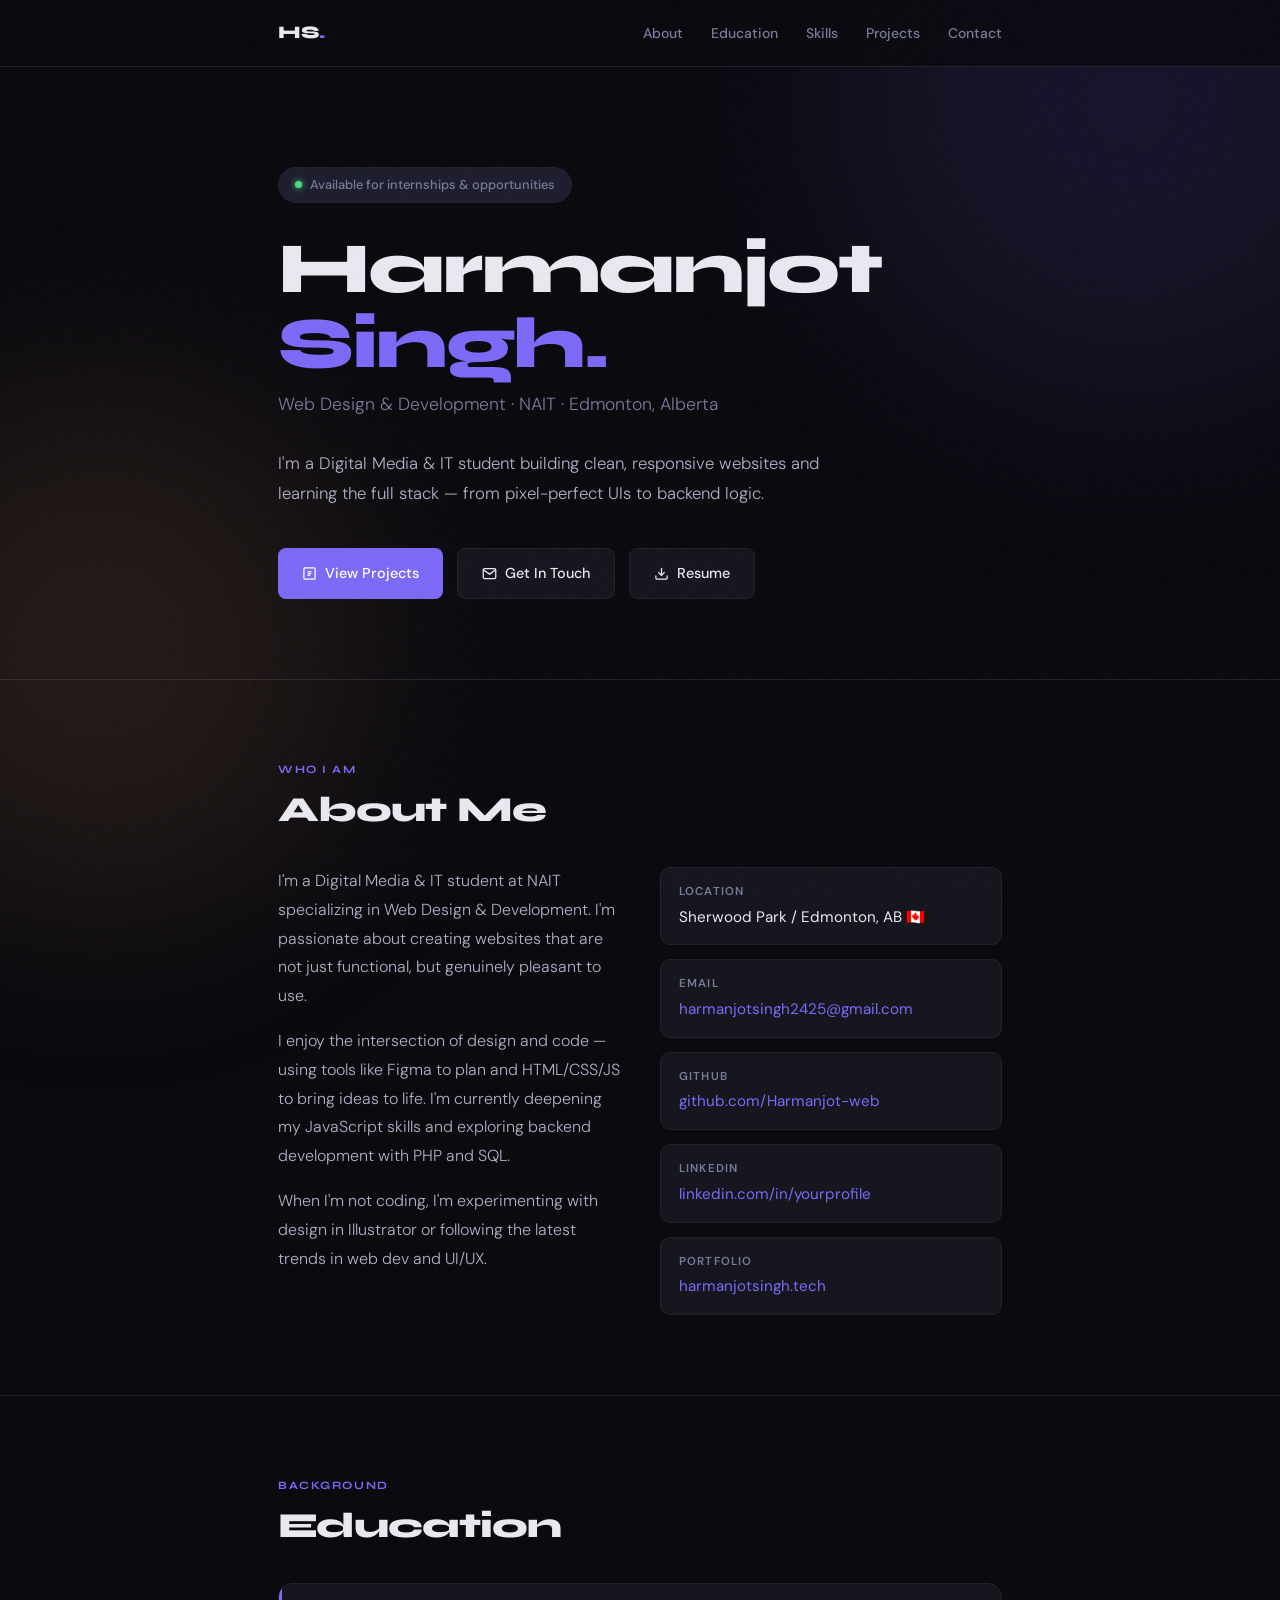
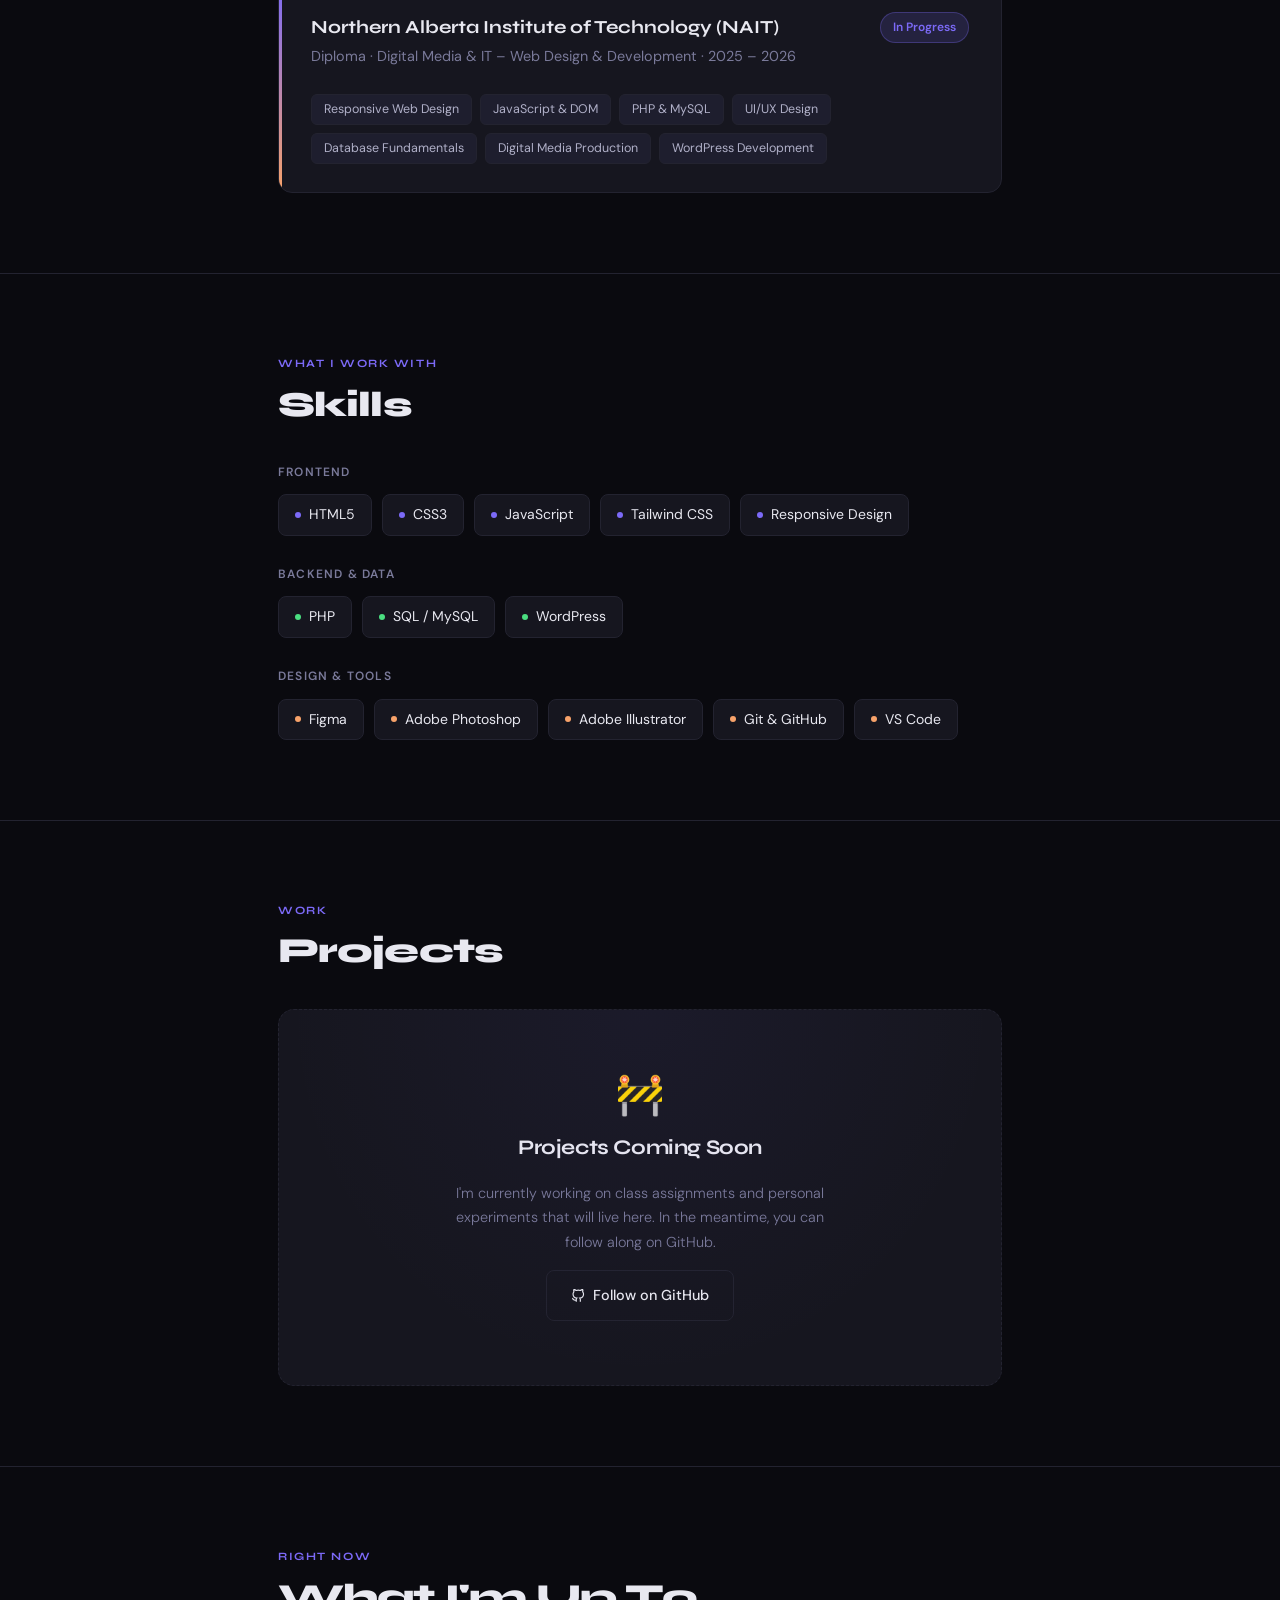
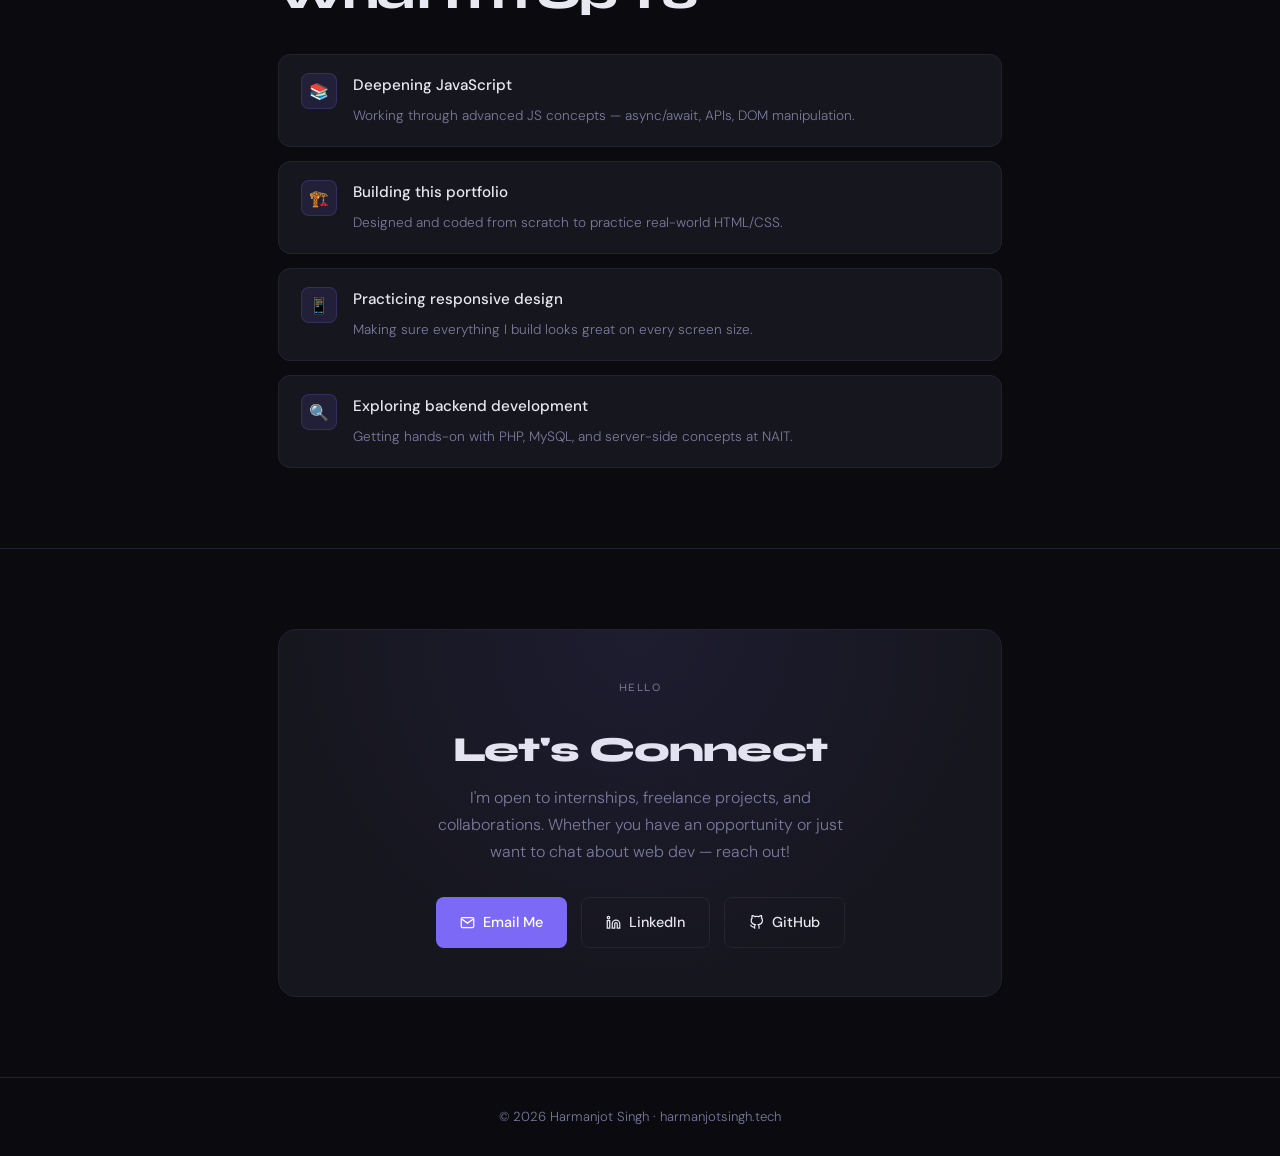
==== index.html @ daec83d4 "new layout" ====
<!DOCTYPE html>
<html lang="en">
<head>
  <meta charset="UTF-8">
  <meta name="viewport" content="width=device-width, initial-scale=1.0">
  <title>Harmanjot Singh | Web Developer</title>
  <link rel="preconnect" href="https://fonts.googleapis.com">
  <link rel="preconnect" href="https://fonts.gstatic.com" crossorigin>
  <link href="https://fonts.googleapis.com/css2?family=Syne:wght@400;600;700;800&family=DM+Sans:ital,wght@0,300;0,400;0,500;1,300&display=swap" rel="stylesheet">
  <link rel="stylesheet" href="css/style.css">
</head>
<body>

  <div class="blob blob-1"></div>
  <div class="blob blob-2"></div>

  <!-- NAV -->
  <nav>
    <div class="nav-inner">
      <a href="#hero" class="nav-logo">HS<span>.</span></a>
      <ul class="nav-links">
        <li><a href="#about">About</a></li>
        <li><a href="#education">Education</a></li>
        <li><a href="#skills">Skills</a></li>
        <li><a href="#projects">Projects</a></li>
        <li><a href="#contact">Contact</a></li>
      </ul>
    </div>
  </nav>

  <!-- HERO -->
  <section id="hero">
    <div class="wrap">
      <div class="hero-tag">Available for internships &amp; opportunities</div>
      <h1>Harmanjot<br><span class="h1-accent">Singh.</span></h1>
      <p class="hero-role">Web Design &amp; Development · NAIT · Edmonton, Alberta</p>
      <p class="hero-bio">
        I'm a Digital Media &amp; IT student building clean, responsive websites and learning
        the full stack — from pixel-perfect UIs to backend logic.
      </p>
      <div class="hero-cta">
        <a href="#projects" class="btn btn-primary">
          <svg width="15" height="15" viewBox="0 0 24 24" fill="none" stroke="currentColor" stroke-width="2">
            <rect x="3" y="3" width="18" height="18" rx="2"/>
            <path d="M9 9h6M9 12h6M9 15h4"/>
          </svg>
          View Projects
        </a>
        <a href="#contact" class="btn btn-ghost">
          <svg width="15" height="15" viewBox="0 0 24 24" fill="none" stroke="currentColor" stroke-width="2">
            <path d="M4 4h16c1.1 0 2 .9 2 2v12c0 1.1-.9 2-2 2H4c-1.1 0-2-.9-2-2V6c0-1.1.9-2 2-2z"/>
            <polyline points="22,6 12,13 2,6"/>
          </svg>
          Get In Touch
        </a>
        <a href="#" class="btn btn-ghost" download>
          <svg width="15" height="15" viewBox="0 0 24 24" fill="none" stroke="currentColor" stroke-width="2">
            <path d="M21 15v4a2 2 0 01-2 2H5a2 2 0 01-2-2v-4"/>
            <polyline points="7 10 12 15 17 10"/>
            <line x1="12" y1="15" x2="12" y2="3"/>
          </svg>
          Resume
        </a>
      </div>
    </div>
  </section>

  <!-- ABOUT -->
  <section id="about">
    <div class="wrap fade-in">
      <p class="section-label">Who I Am</p>
      <h2>About Me</h2>
      <div class="about-grid">
        <div class="about-text">
          <p>
            I'm a Digital Media &amp; IT student at NAIT specializing in Web Design &amp; Development.
            I'm passionate about creating websites that are not just functional, but genuinely pleasant to use.
          </p>
          <p>
            I enjoy the intersection of design and code — using tools like Figma to plan and HTML/CSS/JS to bring
            ideas to life. I'm currently deepening my JavaScript skills and exploring backend development with PHP and SQL.
          </p>
          <p>
            When I'm not coding, I'm experimenting with design in Illustrator or following the latest trends
            in web dev and UI/UX.
          </p>
        </div>
        <div class="about-details">
          <div class="detail-row">
            <span class="detail-label">Location</span>
            <span class="detail-value">Sherwood Park / Edmonton, AB 🇨🇦</span>
          </div>
          <div class="detail-row">
            <span class="detail-label">Email</span>
            <span class="detail-value"><a href="mailto:harmanjotsingh2425@gmail.com">harmanjotsingh2425@gmail.com</a></span>
          </div>
          <div class="detail-row">
            <span class="detail-label">GitHub</span>
            <span class="detail-value"><a href="https://github.com/Harmanjot-web" target="_blank">github.com/Harmanjot-web</a></span>
          </div>
          <div class="detail-row">
            <span class="detail-label">LinkedIn</span>
            <span class="detail-value"><a href="https://linkedin.com/in/yourprofile" target="_blank">linkedin.com/in/yourprofile</a></span>
          </div>
          <div class="detail-row">
            <span class="detail-label">Portfolio</span>
            <span class="detail-value"><a href="https://harmanjotsingh.tech" target="_blank">harmanjotsingh.tech</a></span>
          </div>
        </div>
      </div>
    </div>
  </section>

  <!-- EDUCATION -->
  <section id="education">
    <div class="wrap fade-in">
      <p class="section-label">Background</p>
      <h2>Education</h2>
      <div class="edu-card">
        <div class="edu-header">
          <div>
            <div class="edu-school">Northern Alberta Institute of Technology (NAIT)</div>
            <div class="edu-program">Diploma · Digital Media &amp; IT – Web Design &amp; Development · 2025 – 2026</div>
          </div>
          <span class="edu-badge">In Progress</span>
        </div>
        <div class="edu-courses">
          <span class="course-tag">Responsive Web Design</span>
          <span class="course-tag">JavaScript &amp; DOM</span>
          <span class="course-tag">PHP &amp; MySQL</span>
          <span class="course-tag">UI/UX Design</span>
          <span class="course-tag">Database Fundamentals</span>
          <span class="course-tag">Digital Media Production</span>
          <span class="course-tag">WordPress Development</span>
        </div>
      </div>
    </div>
  </section>

  <!-- SKILLS -->
  <section id="skills">
    <div class="wrap fade-in">
      <p class="section-label">What I Work With</p>
      <h2>Skills</h2>
      <div class="skills-grid">
        <div>
          <p class="skill-group-label">Frontend</p>
          <div class="skill-tags">
            <span class="skill-tag"><span class="dot"></span>HTML5</span>
            <span class="skill-tag"><span class="dot"></span>CSS3</span>
            <span class="skill-tag"><span class="dot"></span>JavaScript</span>
            <span class="skill-tag"><span class="dot"></span>Tailwind CSS</span>
            <span class="skill-tag"><span class="dot"></span>Responsive Design</span>
          </div>
        </div>
        <div>
          <p class="skill-group-label">Backend &amp; Data</p>
          <div class="skill-tags">
            <span class="skill-tag backend"><span class="dot"></span>PHP</span>
            <span class="skill-tag backend"><span class="dot"></span>SQL / MySQL</span>
            <span class="skill-tag backend"><span class="dot"></span>WordPress</span>
          </div>
        </div>
        <div>
          <p class="skill-group-label">Design &amp; Tools</p>
          <div class="skill-tags">
            <span class="skill-tag design"><span class="dot"></span>Figma</span>
            <span class="skill-tag design"><span class="dot"></span>Adobe Photoshop</span>
            <span class="skill-tag design"><span class="dot"></span>Adobe Illustrator</span>
            <span class="skill-tag design"><span class="dot"></span>Git &amp; GitHub</span>
            <span class="skill-tag design"><span class="dot"></span>VS Code</span>
          </div>
        </div>
      </div>
    </div>
  </section>

  <!-- PROJECTS -->
  <section id="projects">
    <div class="wrap fade-in">
      <p class="section-label">Work</p>
      <h2>Projects</h2>
      <div class="coming-soon-box">
        <div class="coming-soon-icon">🚧</div>
        <h3 class="coming-soon-title">Projects Coming Soon</h3>
        <p class="coming-soon-desc">
          I'm currently working on class assignments and personal experiments that will live here.
          In the meantime, you can follow along on GitHub.
        </p>
        <a href="https://github.com/Harmanjot-web" target="_blank" class="btn btn-ghost">
          <svg width="14" height="14" viewBox="0 0 24 24" fill="none" stroke="currentColor" stroke-width="2">
            <path d="M9 19c-5 1.5-5-2.5-7-3m14 6v-3.87a3.37 3.37 0 00-.94-2.61c3.14-.35 6.44-1.54 6.44-7A5.44 5.44 0 0020 4.77 5.07 5.07 0 0019.91 1S18.73.65 16 2.48a13.38 13.38 0 00-7 0C6.27.65 5.09 1 5.09 1A5.07 5.07 0 005 4.77a5.44 5.44 0 00-1.5 3.78c0 5.42 3.3 6.61 6.44 7A3.37 3.37 0 009 18.13V22"/>
          </svg>
          Follow on GitHub
        </a>
      </div>
    </div>
  </section>

  <!-- CURRENTLY -->
  <section id="currently">
    <div class="wrap fade-in">
      <p class="section-label">Right Now</p>
      <h2>What I'm Up To</h2>
      <div class="now-list">
        <div class="now-item">
          <div class="now-icon">📚</div>
          <div class="now-text">
            <strong>Deepening JavaScript</strong>
            <span>Working through advanced JS concepts — async/await, APIs, DOM manipulation.</span>
          </div>
        </div>
        <div class="now-item">
          <div class="now-icon">🏗️</div>
          <div class="now-text">
            <strong>Building this portfolio</strong>
            <span>Designed and coded from scratch to practice real-world HTML/CSS.</span>
          </div>
        </div>
        <div class="now-item">
          <div class="now-icon">📱</div>
          <div class="now-text">
            <strong>Practicing responsive design</strong>
            <span>Making sure everything I build looks great on every screen size.</span>
          </div>
        </div>
        <div class="now-item">
          <div class="now-icon">🔍</div>
          <div class="now-text">
            <strong>Exploring backend development</strong>
            <span>Getting hands-on with PHP, MySQL, and server-side concepts at NAIT.</span>
          </div>
        </div>
      </div>
    </div>
  </section>

  <!-- CONTACT -->
  <section id="contact">
    <div class="wrap fade-in">
      <div class="contact-card">
        <p class="section-label contact-label">Hello</p>
        <h2>Let's Connect</h2>
        <p>
          I'm open to internships, freelance projects, and collaborations.
          Whether you have an opportunity or just want to chat about web dev — reach out!
        </p>
        <div class="contact-links">
          <a href="mailto:harmanjotsingh2425@gmail.com" class="btn btn-primary">
            <svg width="15" height="15" viewBox="0 0 24 24" fill="none" stroke="currentColor" stroke-width="2">
              <path d="M4 4h16c1.1 0 2 .9 2 2v12c0 1.1-.9 2-2 2H4c-1.1 0-2-.9-2-2V6c0-1.1.9-2 2-2z"/>
              <polyline points="22,6 12,13 2,6"/>
            </svg>
            Email Me
          </a>
          <a href="https://linkedin.com/in/yourprofile" target="_blank" class="btn btn-ghost">
            <svg width="15" height="15" viewBox="0 0 24 24" fill="none" stroke="currentColor" stroke-width="2">
              <path d="M16 8a6 6 0 016 6v7h-4v-7a2 2 0 00-2-2 2 2 0 00-2 2v7h-4v-7a6 6 0 016-6z"/>
              <rect x="2" y="9" width="4" height="12"/>
              <circle cx="4" cy="4" r="2"/>
            </svg>
            LinkedIn
          </a>
          <a href="https://github.com/Harmanjot-web" target="_blank" class="btn btn-ghost">
            <svg width="15" height="15" viewBox="0 0 24 24" fill="none" stroke="currentColor" stroke-width="2">
              <path d="M9 19c-5 1.5-5-2.5-7-3m14 6v-3.87a3.37 3.37 0 00-.94-2.61c3.14-.35 6.44-1.54 6.44-7A5.44 5.44 0 0020 4.77 5.07 5.07 0 0019.91 1S18.73.65 16 2.48a13.38 13.38 0 00-7 0C6.27.65 5.09 1 5.09 1A5.07 5.07 0 005 4.77a5.44 5.44 0 00-1.5 3.78c0 5.42 3.3 6.61 6.44 7A3.37 3.37 0 009 18.13V22"/>
            </svg>
            GitHub
          </a>
        </div>
      </div>
    </div>
  </section>

  <footer>
    <div class="wrap">
      <p>© 2026 Harmanjot Singh · <a href="https://harmanjotsingh.tech">harmanjotsingh.tech</a></p>
    </div>
  </footer>

  <script src="js/script.js"></script>
</body>
</html>
---- css/style.css ----
/* ── RESET & ROOT ── */
*, *::before, *::after {
  box-sizing: border-box;
  margin: 0;
  padding: 0;
}

:root {
  --bg:      #0a0a0f;
  --bg2:     #111118;
  --card:    #16161f;
  --border:  #232330;
  --accent:  #7c6af7;
  --accent2: #f7a26a;
  --text:    #e8e8f0;
  --muted:   #7a7a9a;
  --tag-bg:  #1e1e2e;
}

/* ── BASE ── */
html {
  scroll-behavior: smooth;
}

body {
  background: var(--bg);
  color: var(--text);
  font-family: 'DM Sans', sans-serif;
  font-size: 16px;
  line-height: 1.7;
  overflow-x: hidden;
}

/* ── NOISE OVERLAY ── */
body::before {
  content: '';
  position: fixed;
  inset: 0;
  background-image: url("data:image/svg+xml,%3Csvg viewBox='0 0 200 200' xmlns='http://www.w3.org/2000/svg'%3E%3Cfilter id='n'%3E%3CfeTurbulence type='fractalNoise' baseFrequency='0.9' numOctaves='4' stitchTiles='stitch'/%3E%3C/filter%3E%3Crect width='100%25' height='100%25' filter='url(%23n)' opacity='0.03'/%3E%3C/svg%3E");
  pointer-events: none;
  z-index: 9999;
  opacity: 0.4;
}

/* ── GLOW BLOBS ── */
.blob {
  position: fixed;
  border-radius: 50%;
  filter: blur(120px);
  opacity: 0.12;
  pointer-events: none;
  z-index: 0;
}

.blob-1 {
  width: 600px;
  height: 600px;
  background: var(--accent);
  top: -200px;
  right: -150px;
}

.blob-2 {
  width: 500px;
  height: 500px;
  background: var(--accent2);
  bottom: 0;
  left: -150px;
}

/* ── LAYOUT ── */
.wrap {
  max-width: 780px;
  margin: 0 auto;
  padding: 0 28px;
  position: relative;
  z-index: 1;
}

section {
  padding: 80px 0;
  border-bottom: 1px solid var(--border);
}

section:last-of-type {
  border-bottom: none;
}

/* ── NAV ── */
nav {
  position: sticky;
  top: 0;
  z-index: 100;
  backdrop-filter: blur(16px);
  background: rgba(10, 10, 15, 0.8);
  border-bottom: 1px solid var(--border);
}

.nav-inner {
  max-width: 780px;
  margin: 0 auto;
  padding: 18px 28px;
  display: flex;
  justify-content: space-between;
  align-items: center;
}

.nav-logo {
  font-family: 'Syne', sans-serif;
  font-weight: 800;
  font-size: 1.1rem;
  color: var(--text);
  text-decoration: none;
  letter-spacing: -0.02em;
}

.nav-logo span {
  color: var(--accent);
}

.nav-links {
  display: flex;
  gap: 28px;
  list-style: none;
}

.nav-links a {
  color: var(--muted);
  text-decoration: none;
  font-size: 0.875rem;
  font-weight: 500;
  transition: color 0.2s;
}

.nav-links a:hover {
  color: var(--text);
}

/* ── HERO ── */
#hero {
  padding: 100px 0 80px;
  border-bottom: 1px solid var(--border);
}

.hero-tag {
  display: inline-flex;
  align-items: center;
  gap: 8px;
  background: var(--tag-bg);
  border: 1px solid var(--border);
  border-radius: 100px;
  padding: 6px 16px;
  font-size: 0.8rem;
  color: var(--muted);
  margin-bottom: 28px;
  font-weight: 500;
}

.hero-tag::before {
  content: '';
  width: 7px;
  height: 7px;
  background: #4ade80;
  border-radius: 50%;
  box-shadow: 0 0 6px #4ade80;
  animation: pulse 2s infinite;
}

@keyframes pulse {
  0%, 100% { opacity: 1; }
  50%       { opacity: 0.4; }
}

h1 {
  font-family: 'Syne', sans-serif;
  font-size: clamp(2.8rem, 7vw, 4.5rem);
  font-weight: 800;
  line-height: 1.05;
  letter-spacing: -0.03em;
  color: var(--text);
  margin-bottom: 8px;
}

.h1-accent {
  color: var(--accent);
}

.hero-role {
  font-size: 1.1rem;
  color: var(--muted);
  font-weight: 300;
  margin-bottom: 28px;
}

.hero-bio {
  font-size: 1.05rem;
  color: #b0b0c8;
  max-width: 560px;
  margin-bottom: 40px;
  font-weight: 300;
  line-height: 1.8;
}

.hero-cta {
  display: flex;
  gap: 14px;
  flex-wrap: wrap;
}

/* ── BUTTONS ── */
.btn {
  display: inline-flex;
  align-items: center;
  gap: 8px;
  padding: 12px 24px;
  border-radius: 8px;
  font-size: 0.9rem;
  font-weight: 500;
  text-decoration: none;
  transition: all 0.2s;
  cursor: pointer;
  border: none;
  font-family: 'DM Sans', sans-serif;
}

.btn-primary {
  background: var(--accent);
  color: #fff;
}

.btn-primary:hover {
  background: #6b59e8;
  transform: translateY(-1px);
}

.btn-ghost {
  background: var(--card);
  color: var(--text);
  border: 1px solid var(--border);
}

.btn-ghost:hover {
  border-color: var(--accent);
  color: var(--accent);
  transform: translateY(-1px);
}

/* ── SECTION HEADERS ── */
.section-label {
  font-family: 'Syne', sans-serif;
  font-size: 0.7rem;
  font-weight: 700;
  letter-spacing: 0.14em;
  text-transform: uppercase;
  color: var(--accent);
  margin-bottom: 10px;
}

h2 {
  font-family: 'Syne', sans-serif;
  font-size: clamp(1.6rem, 4vw, 2.2rem);
  font-weight: 800;
  letter-spacing: -0.025em;
  color: var(--text);
  margin-bottom: 36px;
  line-height: 1.2;
}

/* ── ABOUT ── */
.about-grid {
  display: grid;
  grid-template-columns: 1fr 1fr;
  gap: 40px;
  align-items: start;
}

.about-text p {
  color: #b0b0c8;
  font-weight: 300;
  margin-bottom: 16px;
  line-height: 1.8;
}

.about-details {
  display: flex;
  flex-direction: column;
  gap: 14px;
}

.detail-row {
  display: flex;
  flex-direction: column;
  gap: 3px;
  padding: 14px 18px;
  background: var(--card);
  border: 1px solid var(--border);
  border-radius: 10px;
}

.detail-label {
  font-size: 0.72rem;
  text-transform: uppercase;
  letter-spacing: 0.1em;
  color: var(--muted);
  font-weight: 600;
}

.detail-value {
  font-size: 0.95rem;
  color: var(--text);
  font-weight: 400;
}

.detail-value a {
  color: var(--accent);
  text-decoration: none;
}

.detail-value a:hover {
  text-decoration: underline;
}

/* ── EDUCATION ── */
.edu-card {
  background: var(--card);
  border: 1px solid var(--border);
  border-radius: 14px;
  padding: 28px 32px;
  position: relative;
  overflow: hidden;
}

.edu-card::before {
  content: '';
  position: absolute;
  left: 0;
  top: 0;
  bottom: 0;
  width: 3px;
  background: linear-gradient(to bottom, var(--accent), var(--accent2));
  border-radius: 3px 0 0 3px;
}

.edu-header {
  display: flex;
  justify-content: space-between;
  align-items: flex-start;
  margin-bottom: 8px;
  flex-wrap: wrap;
  gap: 8px;
}

.edu-school {
  font-family: 'Syne', sans-serif;
  font-weight: 700;
  font-size: 1.15rem;
  color: var(--text);
}

.edu-badge {
  background: rgba(124, 106, 247, 0.15);
  border: 1px solid rgba(124, 106, 247, 0.3);
  color: var(--accent);
  font-size: 0.75rem;
  font-weight: 600;
  padding: 4px 12px;
  border-radius: 100px;
}

.edu-program {
  color: var(--muted);
  font-size: 0.9rem;
  margin-bottom: 18px;
}

.edu-courses {
  display: flex;
  flex-wrap: wrap;
  gap: 8px;
}

.course-tag {
  background: var(--tag-bg);
  border: 1px solid var(--border);
  color: #b0b0c8;
  font-size: 0.78rem;
  padding: 4px 12px;
  border-radius: 6px;
  font-weight: 400;
}

/* ── SKILLS ── */
.skills-grid {
  display: flex;
  flex-direction: column;
  gap: 28px;
}

.skill-group-label {
  font-size: 0.75rem;
  text-transform: uppercase;
  letter-spacing: 0.1em;
  color: var(--muted);
  font-weight: 600;
  margin-bottom: 12px;
}

.skill-tags {
  display: flex;
  flex-wrap: wrap;
  gap: 10px;
}

.skill-tag {
  display: inline-flex;
  align-items: center;
  gap: 8px;
  background: var(--card);
  border: 1px solid var(--border);
  color: var(--text);
  font-size: 0.875rem;
  padding: 8px 16px;
  border-radius: 8px;
  font-weight: 400;
  transition: all 0.2s;
}

.skill-tag:hover {
  border-color: var(--accent);
  color: var(--accent);
  transform: translateY(-2px);
}

.skill-tag .dot {
  width: 6px;
  height: 6px;
  background: var(--accent);
  border-radius: 50%;
  flex-shrink: 0;
}

.skill-tag.design .dot {
  background: var(--accent2);
}

.skill-tag.backend .dot {
  background: #4ade80;
}

/* ── PROJECTS — COMING SOON ── */
.coming-soon-box {
  display: flex;
  flex-direction: column;
  align-items: center;
  text-align: center;
  gap: 16px;
  padding: 64px 40px;
  background: var(--card);
  border: 1px dashed var(--border);
  border-radius: 16px;
  position: relative;
  overflow: hidden;
}

.coming-soon-box::before {
  content: '';
  position: absolute;
  inset: 0;
  background: radial-gradient(ellipse at 50% 0%, rgba(124, 106, 247, 0.05) 0%, transparent 70%);
  pointer-events: none;
}

.coming-soon-icon {
  font-size: 2.5rem;
  line-height: 1;
}

.coming-soon-title {
  font-family: 'Syne', sans-serif;
  font-size: 1.3rem;
  font-weight: 700;
  color: var(--text);
  letter-spacing: -0.02em;
}

.coming-soon-desc {
  color: var(--muted);
  font-size: 0.9rem;
  font-weight: 300;
  max-width: 400px;
  line-height: 1.7;
}

/* ── CURRENTLY / NOW ── */
.now-list {
  display: flex;
  flex-direction: column;
  gap: 14px;
}

.now-item {
  display: flex;
  align-items: flex-start;
  gap: 16px;
  padding: 18px 22px;
  background: var(--card);
  border: 1px solid var(--border);
  border-radius: 12px;
  transition: border-color 0.2s;
}

.now-item:hover {
  border-color: var(--accent);
}

.now-icon {
  width: 36px;
  height: 36px;
  border-radius: 8px;
  background: rgba(124, 106, 247, 0.12);
  border: 1px solid rgba(124, 106, 247, 0.2);
  display: flex;
  align-items: center;
  justify-content: center;
  font-size: 1rem;
  flex-shrink: 0;
}

.now-text strong {
  display: block;
  font-size: 0.95rem;
  font-weight: 500;
  color: var(--text);
  margin-bottom: 2px;
}

.now-text span {
  font-size: 0.85rem;
  color: var(--muted);
  font-weight: 300;
}

/* ── CONTACT ── */
#contact {
  border-bottom: none;
}

.contact-card {
  background: var(--card);
  border: 1px solid var(--border);
  border-radius: 18px;
  padding: 48px;
  text-align: center;
  position: relative;
  overflow: hidden;
}

.contact-card::before {
  content: '';
  position: absolute;
  inset: 0;
  background: radial-gradient(ellipse at 50% 0%, rgba(124, 106, 247, 0.08) 0%, transparent 70%);
  pointer-events: none;
}

.contact-card h2 {
  margin-bottom: 12px;
}

.contact-card p {
  color: var(--muted);
  font-weight: 300;
  margin-bottom: 32px;
  max-width: 440px;
  margin-left: auto;
  margin-right: auto;
}

.contact-label {
  display: block;
  text-align: center;
}

.contact-links {
  display: flex;
  justify-content: center;
  gap: 14px;
  flex-wrap: wrap;
}

/* ── FOOTER ── */
footer {
  border-top: 1px solid var(--border);
  padding: 28px 0;
  text-align: center;
  color: var(--muted);
  font-size: 0.82rem;
  font-weight: 300;
  position: relative;
  z-index: 1;
}

footer a {
  color: var(--muted);
  text-decoration: none;
}

footer a:hover {
  color: var(--text);
}

/* ── FADE-IN ANIMATION ── */
.fade-in {
  opacity: 0;
  transform: translateY(24px);
  transition: opacity 0.6s ease, transform 0.6s ease;
}

.fade-in.visible {
  opacity: 1;
  transform: none;
}

/* ── RESPONSIVE ── */
@media (max-width: 620px) {
  .about-grid {
    grid-template-columns: 1fr;
  }

  .contact-card {
    padding: 32px 24px;
  }

  .nav-links {
    display: none;
  }

  .project-header {
    flex-direction: column;
  }
}
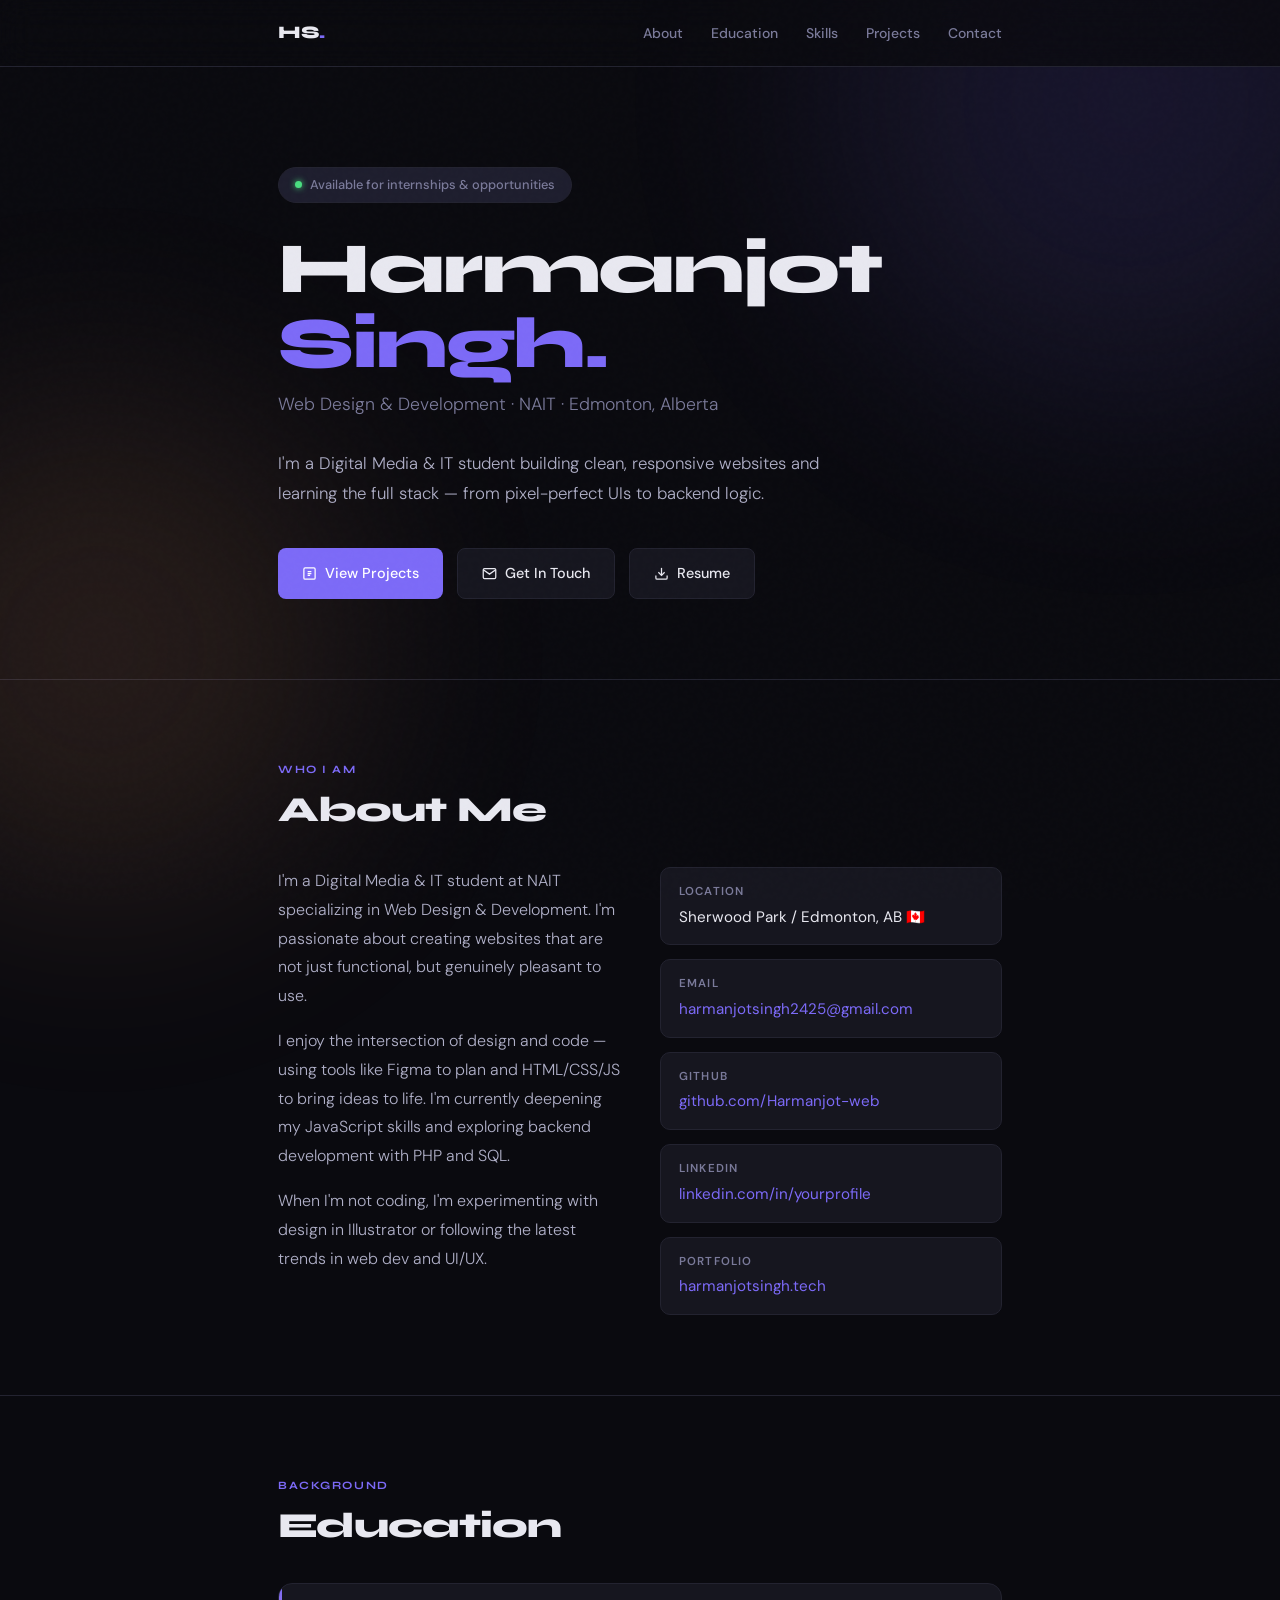
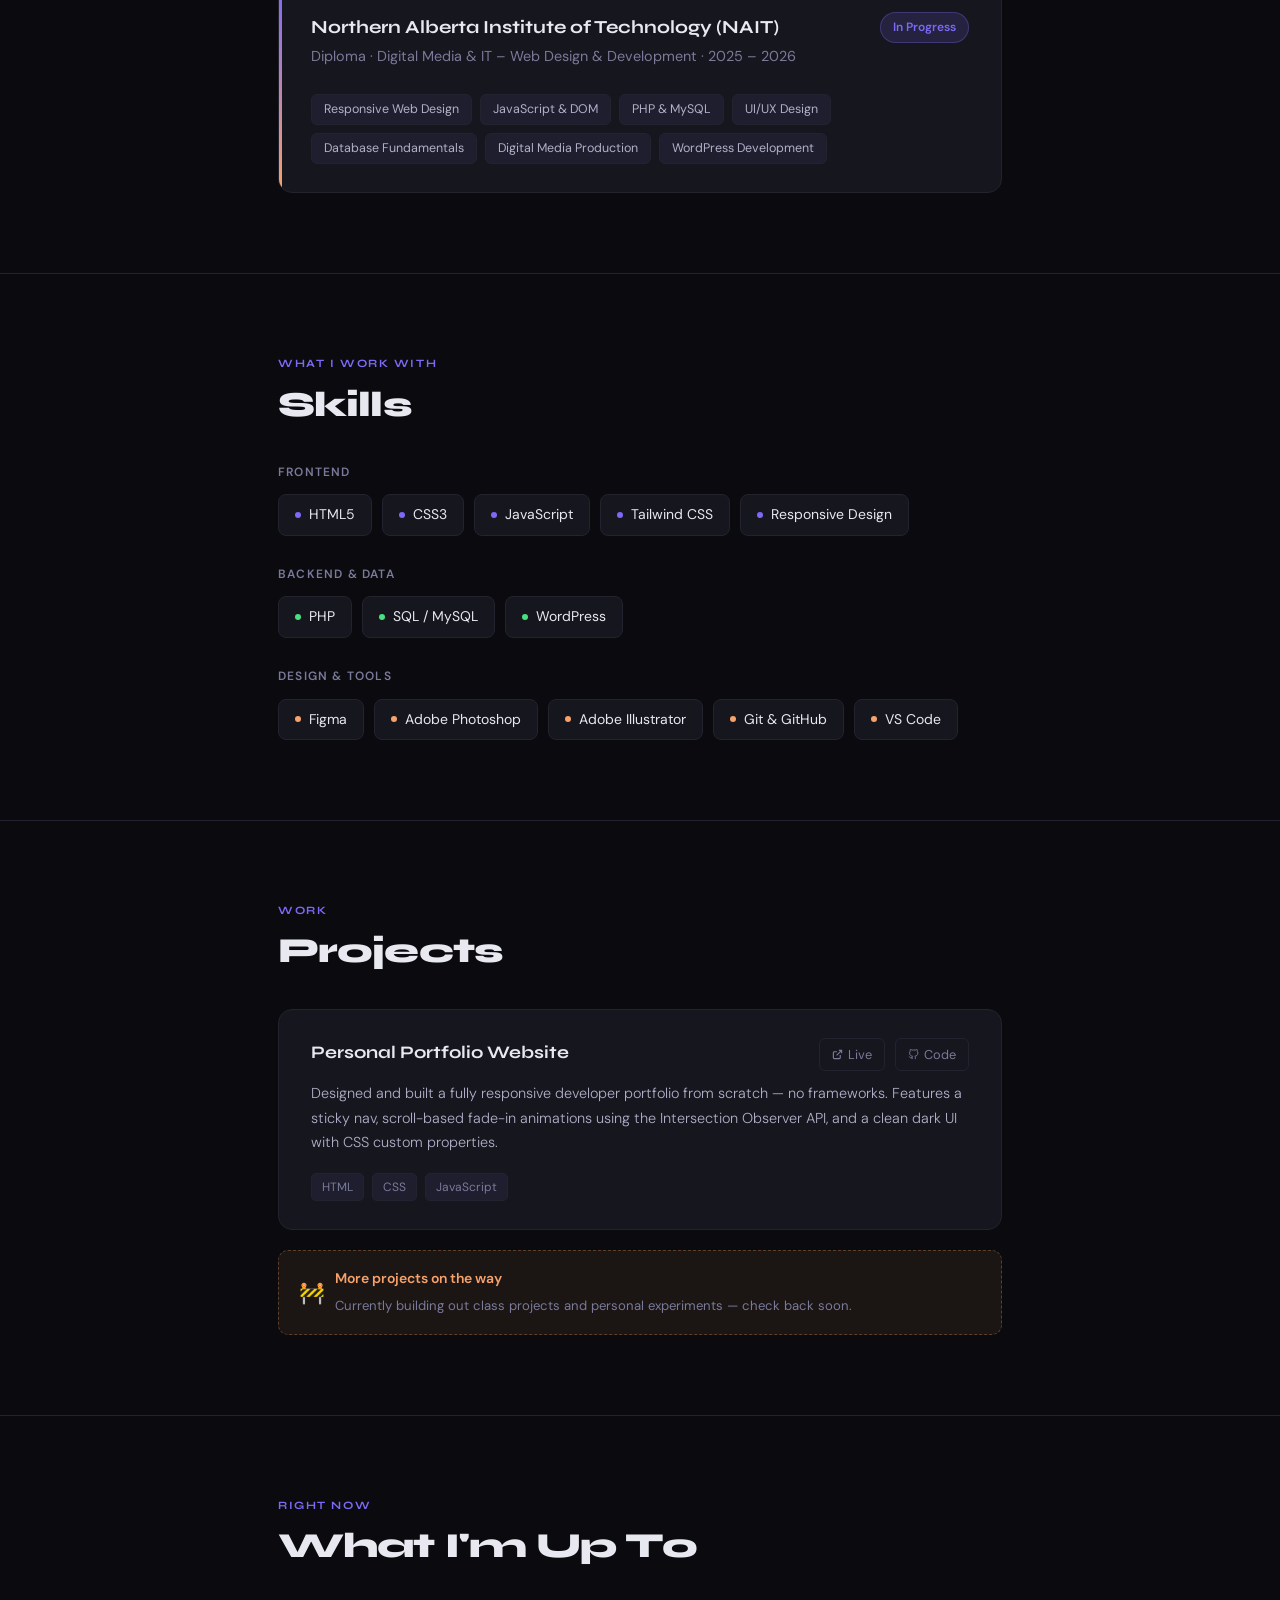
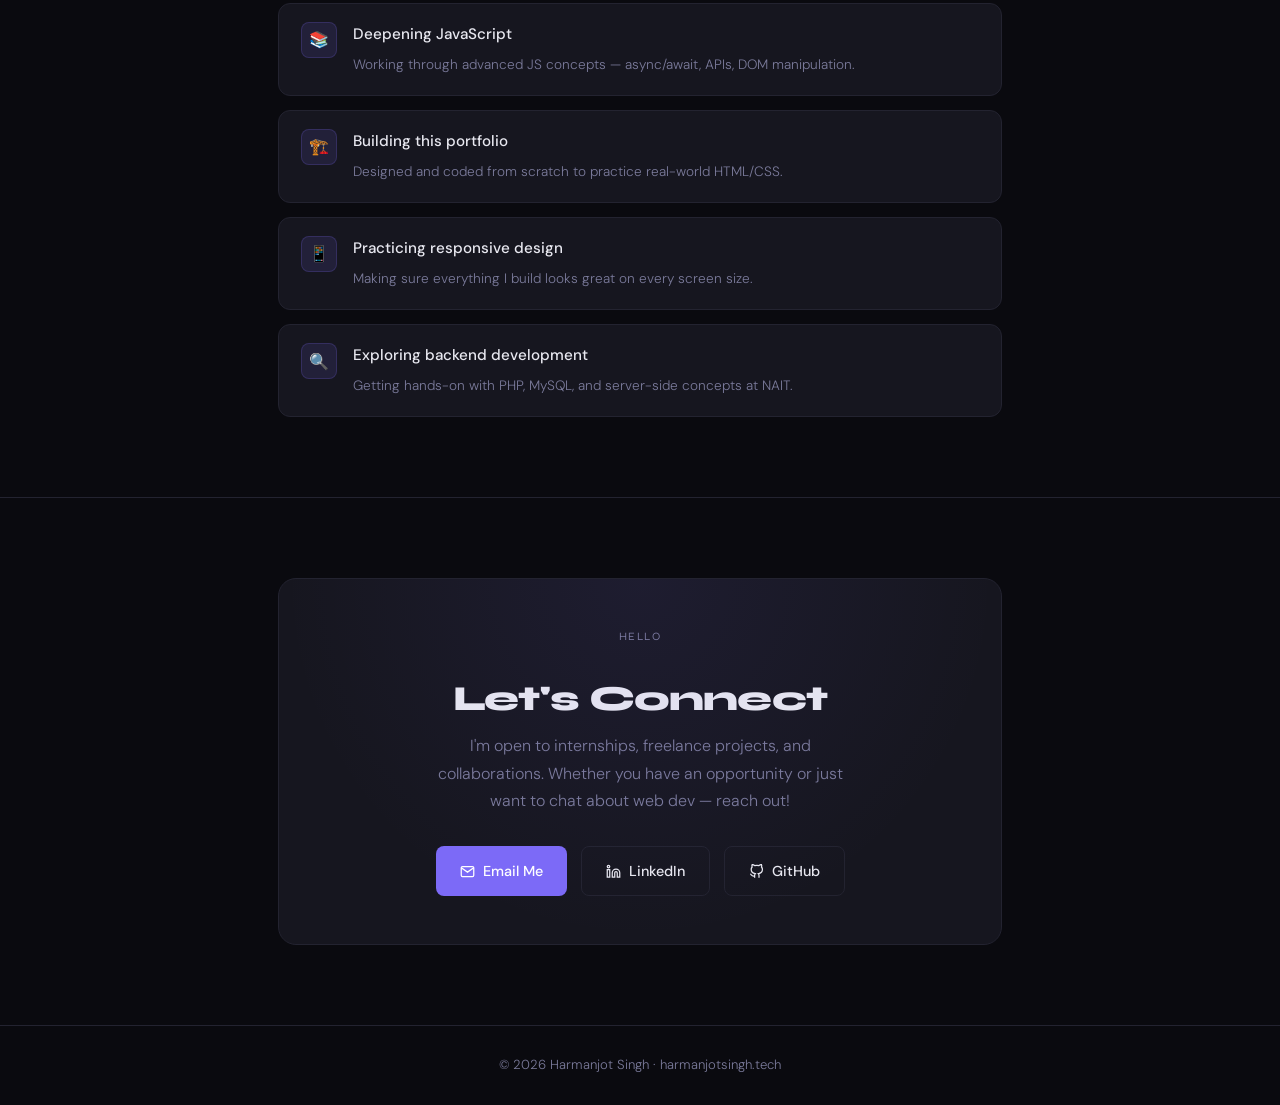
==== commit 5e703fbe: "portfolio link updates as project and resume" ====
--- a/index.html
+++ b/index.html
@@ -53,7 +53,7 @@
           </svg>
           Get In Touch
         </a>
-        <a href="#" class="btn btn-ghost" download>
+        <a href="HarmanjotSingh-Resume.pdf" class="btn btn-ghost" download >
           <svg width="15" height="15" viewBox="0 0 24 24" fill="none" stroke="currentColor" stroke-width="2">
             <path d="M21 15v4a2 2 0 01-2 2H5a2 2 0 01-2-2v-4"/>
             <polyline points="7 10 12 15 17 10"/>
@@ -175,24 +175,52 @@
     </div>
   </section>
 
-  <!-- PROJECTS -->
-  <section id="projects">
+   <section id="projects">
     <div class="wrap fade-in">
       <p class="section-label">Work</p>
       <h2>Projects</h2>
-      <div class="coming-soon-box">
-        <div class="coming-soon-icon">🚧</div>
-        <h3 class="coming-soon-title">Projects Coming Soon</h3>
-        <p class="coming-soon-desc">
-          I'm currently working on class assignments and personal experiments that will live here.
-          In the meantime, you can follow along on GitHub.
-        </p>
-        <a href="https://github.com/Harmanjot-web" target="_blank" class="btn btn-ghost">
-          <svg width="14" height="14" viewBox="0 0 24 24" fill="none" stroke="currentColor" stroke-width="2">
-            <path d="M9 19c-5 1.5-5-2.5-7-3m14 6v-3.87a3.37 3.37 0 00-.94-2.61c3.14-.35 6.44-1.54 6.44-7A5.44 5.44 0 0020 4.77 5.07 5.07 0 0019.91 1S18.73.65 16 2.48a13.38 13.38 0 00-7 0C6.27.65 5.09 1 5.09 1A5.07 5.07 0 005 4.77a5.44 5.44 0 00-1.5 3.78c0 5.42 3.3 6.61 6.44 7A3.37 3.37 0 009 18.13V22"/>
-          </svg>
-          Follow on GitHub
-        </a>
+      <div class="projects-grid">
+ 
+        <div class="project-card">
+          <div class="project-header">
+            <span class="project-name">Personal Portfolio Website</span>
+            <div class="project-links">
+              <a href="https://harmanjotsingh.tech" target="_blank" class="project-link">
+                <svg width="11" height="11" viewBox="0 0 24 24" fill="none" stroke="currentColor" stroke-width="2.5">
+                  <path d="M18 13v6a2 2 0 01-2 2H5a2 2 0 01-2-2V8a2 2 0 012-2h6"/>
+                  <polyline points="15 3 21 3 21 9"/>
+                  <line x1="10" y1="14" x2="21" y2="3"/>
+                </svg>
+                Live
+              </a>
+              <a href="https://github.com/Harmanjot-web/Harmanjot-web.github.io" target="_blank" class="project-link">
+                <svg width="11" height="11" viewBox="0 0 24 24" fill="none" stroke="currentColor" stroke-width="2">
+                  <path d="M9 19c-5 1.5-5-2.5-7-3m14 6v-3.87a3.37 3.37 0 00-.94-2.61c3.14-.35 6.44-1.54 6.44-7A5.44 5.44 0 0020 4.77 5.07 5.07 0 0019.91 1S18.73.65 16 2.48a13.38 13.38 0 00-7 0C6.27.65 5.09 1 5.09 1A5.07 5.07 0 005 4.77a5.44 5.44 0 00-1.5 3.78c0 5.42 3.3 6.61 6.44 7A3.37 3.37 0 009 18.13V22"/>
+                </svg>
+                Code
+              </a>
+            </div>
+          </div>
+          <p class="project-desc">
+            Designed and built a fully responsive developer portfolio from scratch — no frameworks.
+            Features a sticky nav, scroll-based fade-in animations using the Intersection Observer API,
+            and a clean dark UI with CSS custom properties.
+          </p>
+          <div class="project-stack">
+            <span class="stack-tag">HTML</span>
+            <span class="stack-tag">CSS</span>
+            <span class="stack-tag">JavaScript</span>
+          </div>
+        </div>
+ 
+        <div class="wip-banner">
+          <span class="wip-icon">🚧</span>
+          <div>
+            <strong class="wip-title">More projects on the way</strong>
+            <span class="wip-desc">Currently building out class projects and personal experiments — check back soon.</span>
+          </div>
+        </div>
+ 
       </div>
     </div>
   </section>
--- a/css/style.css
+++ b/css/style.css
@@ -1,3 +1,4 @@
+
 /* ── RESET & ROOT ── */
 *, *::before, *::after {
   box-sizing: border-box;
@@ -447,6 +448,114 @@
   background: #4ade80;
 }
 
+/* ── PROJECTS ── */
+.projects-grid {
+  display: flex;
+  flex-direction: column;
+  gap: 20px;
+}
+
+.project-card {
+  background: var(--card);
+  border: 1px solid var(--border);
+  border-radius: 14px;
+  padding: 28px 32px;
+  transition: all 0.25s;
+}
+
+.project-card:hover {
+  border-color: rgba(124, 106, 247, 0.4);
+  transform: translateY(-2px);
+}
+
+.project-header {
+  display: flex;
+  justify-content: space-between;
+  align-items: flex-start;
+  margin-bottom: 10px;
+  gap: 12px;
+}
+
+.project-name {
+  font-family: 'Syne', sans-serif;
+  font-weight: 700;
+  font-size: 1.1rem;
+  color: var(--text);
+}
+
+.project-links {
+  display: flex;
+  gap: 10px;
+  flex-shrink: 0;
+}
+
+.project-link {
+  display: inline-flex;
+  align-items: center;
+  gap: 5px;
+  color: var(--muted);
+  font-size: 0.8rem;
+  text-decoration: none;
+  border: 1px solid var(--border);
+  border-radius: 6px;
+  padding: 5px 12px;
+  transition: all 0.2s;
+}
+
+.project-link:hover {
+  color: var(--accent);
+  border-color: var(--accent);
+}
+
+.project-desc {
+  color: #b0b0c8;
+  font-size: 0.9rem;
+  font-weight: 300;
+  margin-bottom: 18px;
+  line-height: 1.7;
+}
+
+.project-stack {
+  display: flex;
+  flex-wrap: wrap;
+  gap: 8px;
+}
+
+.stack-tag {
+  background: var(--tag-bg);
+  border: 1px solid var(--border);
+  color: var(--muted);
+  font-size: 0.75rem;
+  padding: 3px 10px;
+  border-radius: 5px;
+}
+
+.wip-banner {
+  display: flex;
+  align-items: center;
+  gap: 10px;
+  background: rgba(247, 162, 106, 0.07);
+  border: 1px dashed rgba(247, 162, 106, 0.3);
+  border-radius: 10px;
+  padding: 16px 20px;
+  color: var(--accent2);
+  font-size: 0.875rem;
+}
+
+.wip-icon { font-size: 1.3rem; }
+
+.wip-title {
+  display: block;
+  color: var(--accent2);
+  font-weight: 600;
+  margin-bottom: 3px;
+}
+
+.wip-desc {
+  font-size: 0.82rem;
+  color: var(--muted);
+}
+
 /* ── PROJECTS — COMING SOON ── */
 .coming-soon-box {
   display: flex;
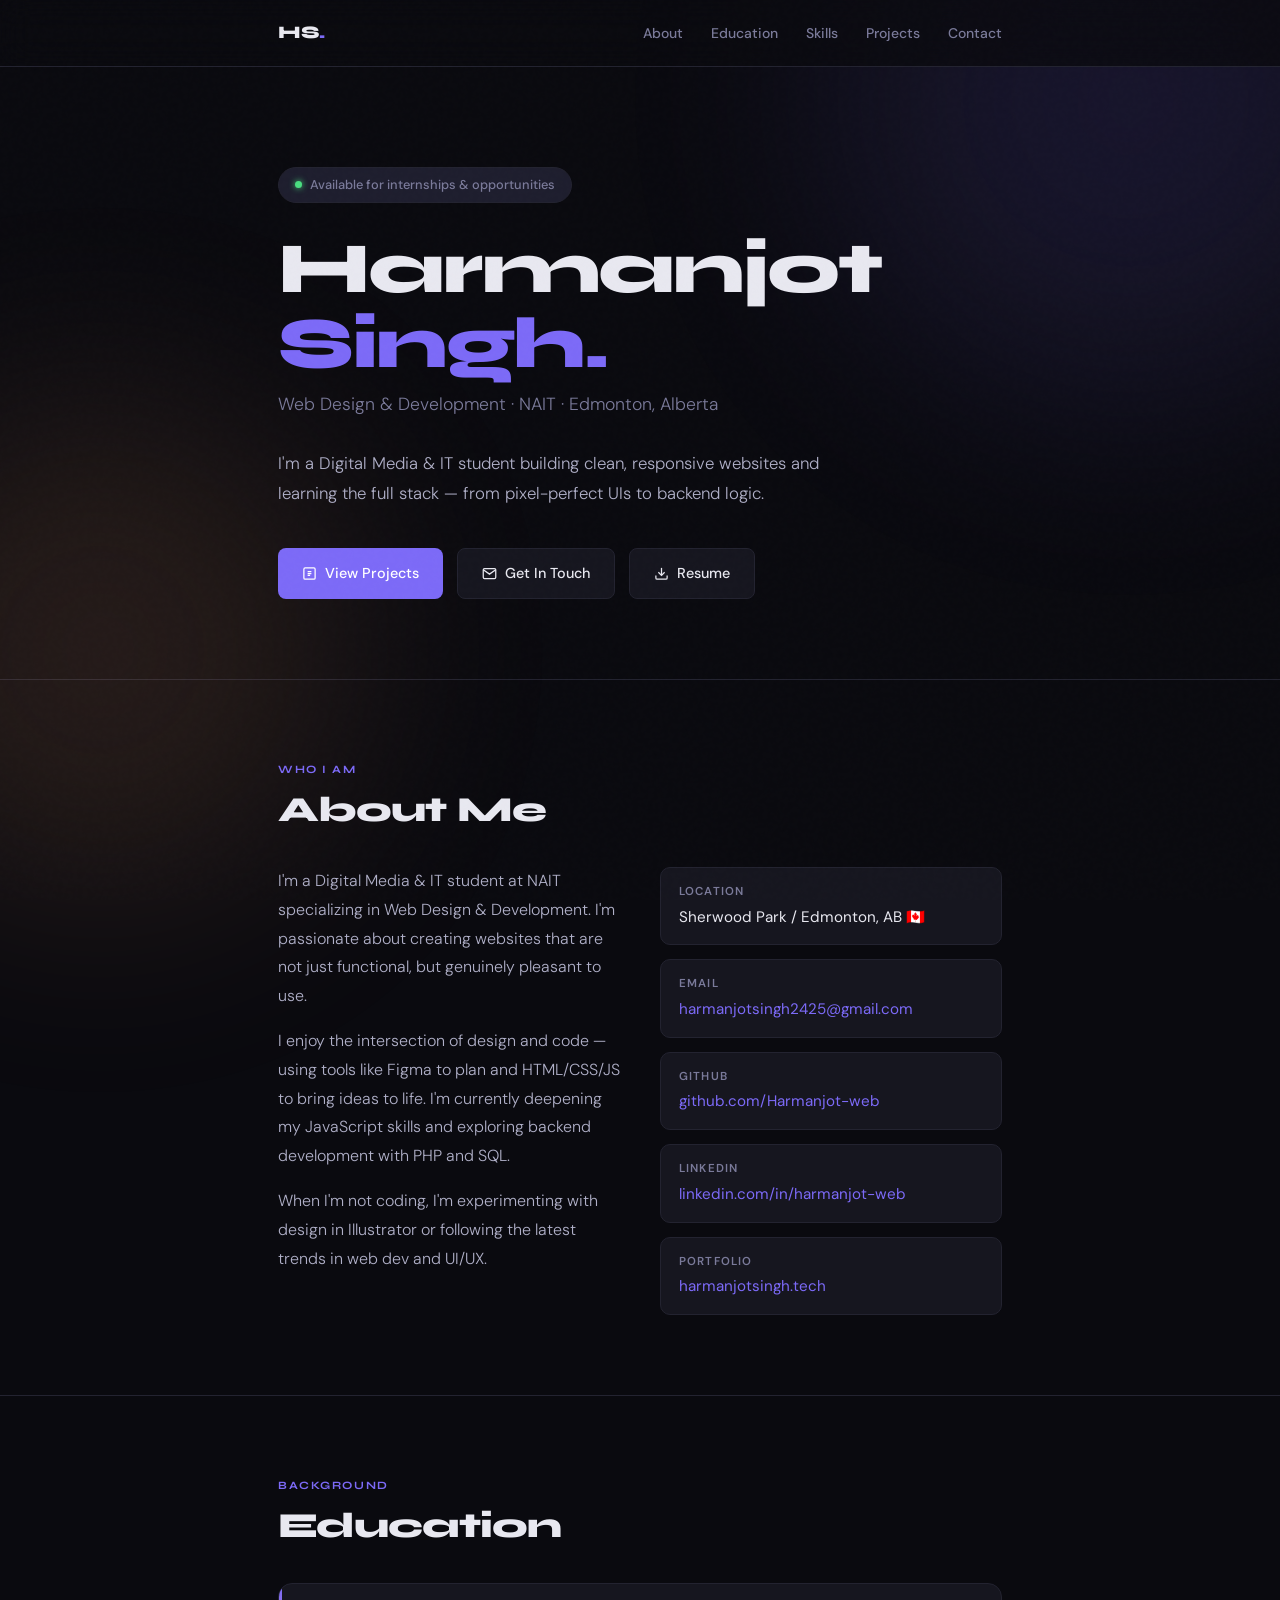
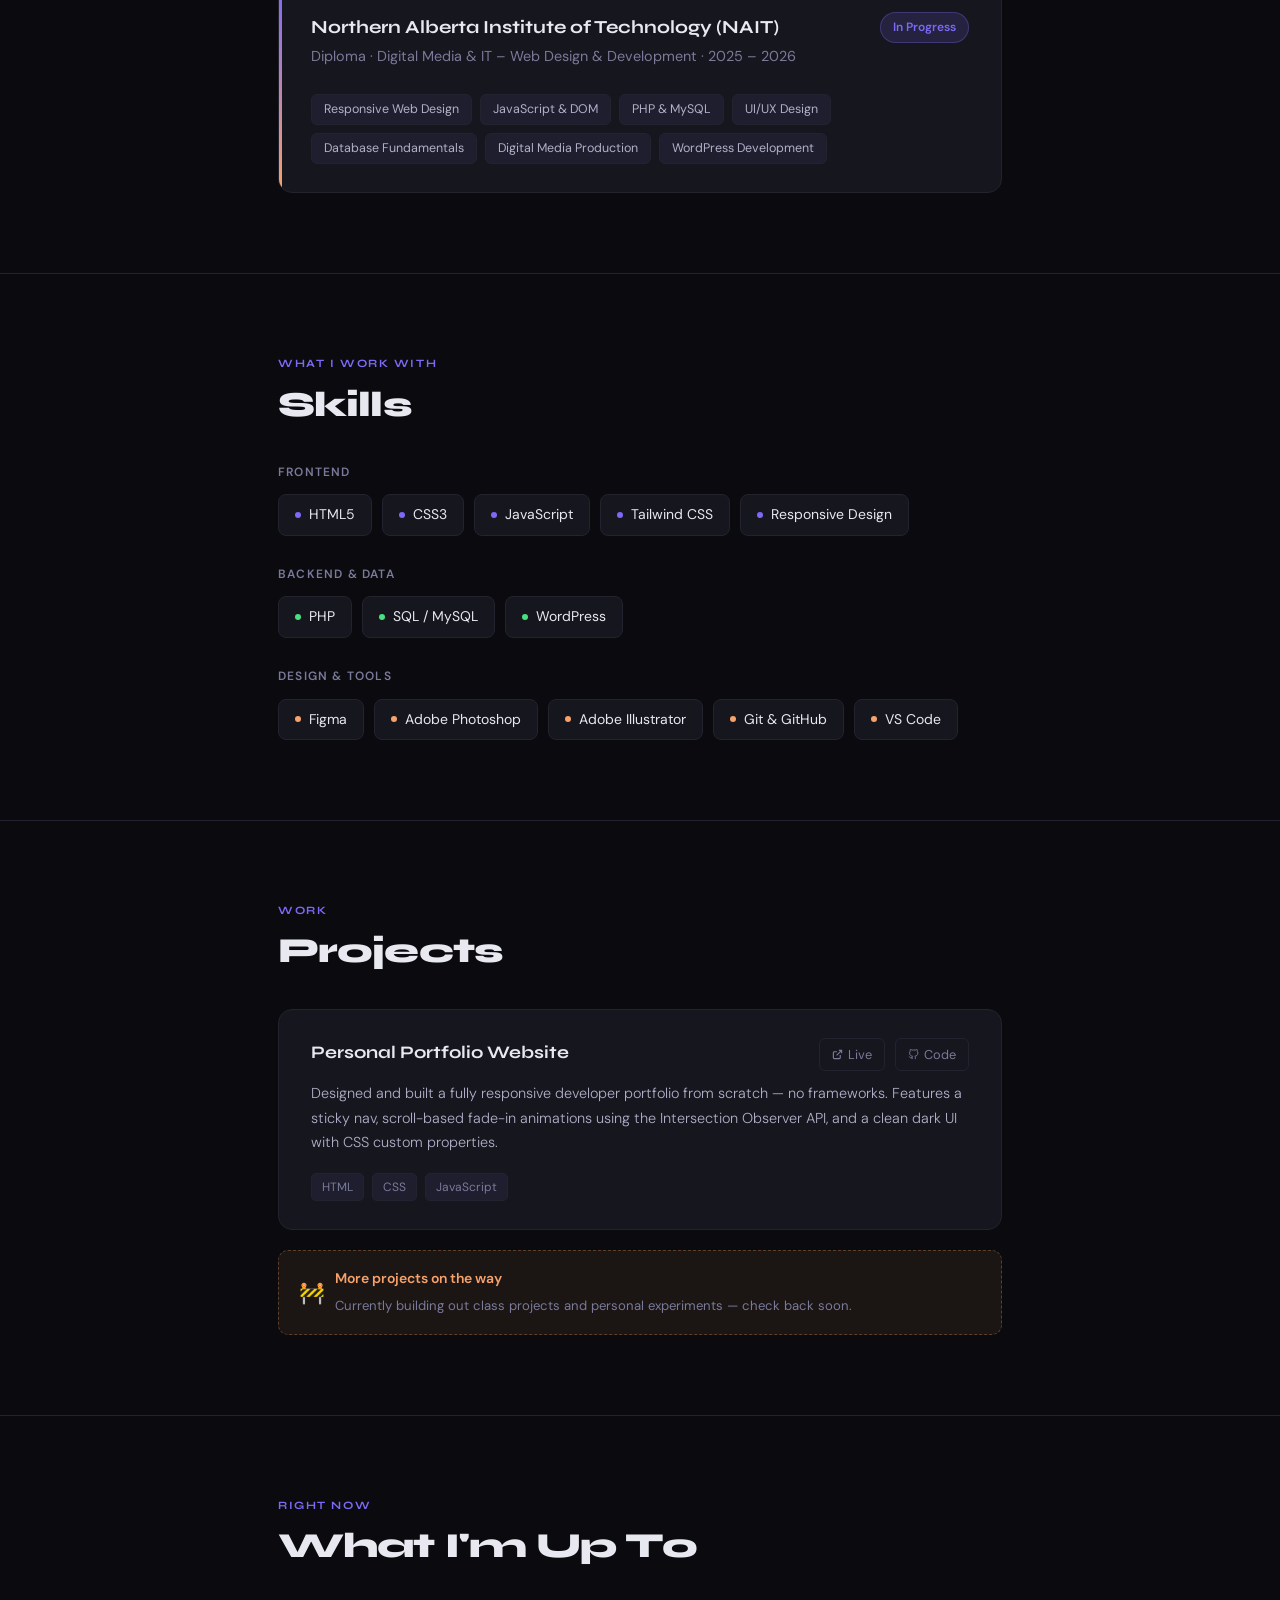
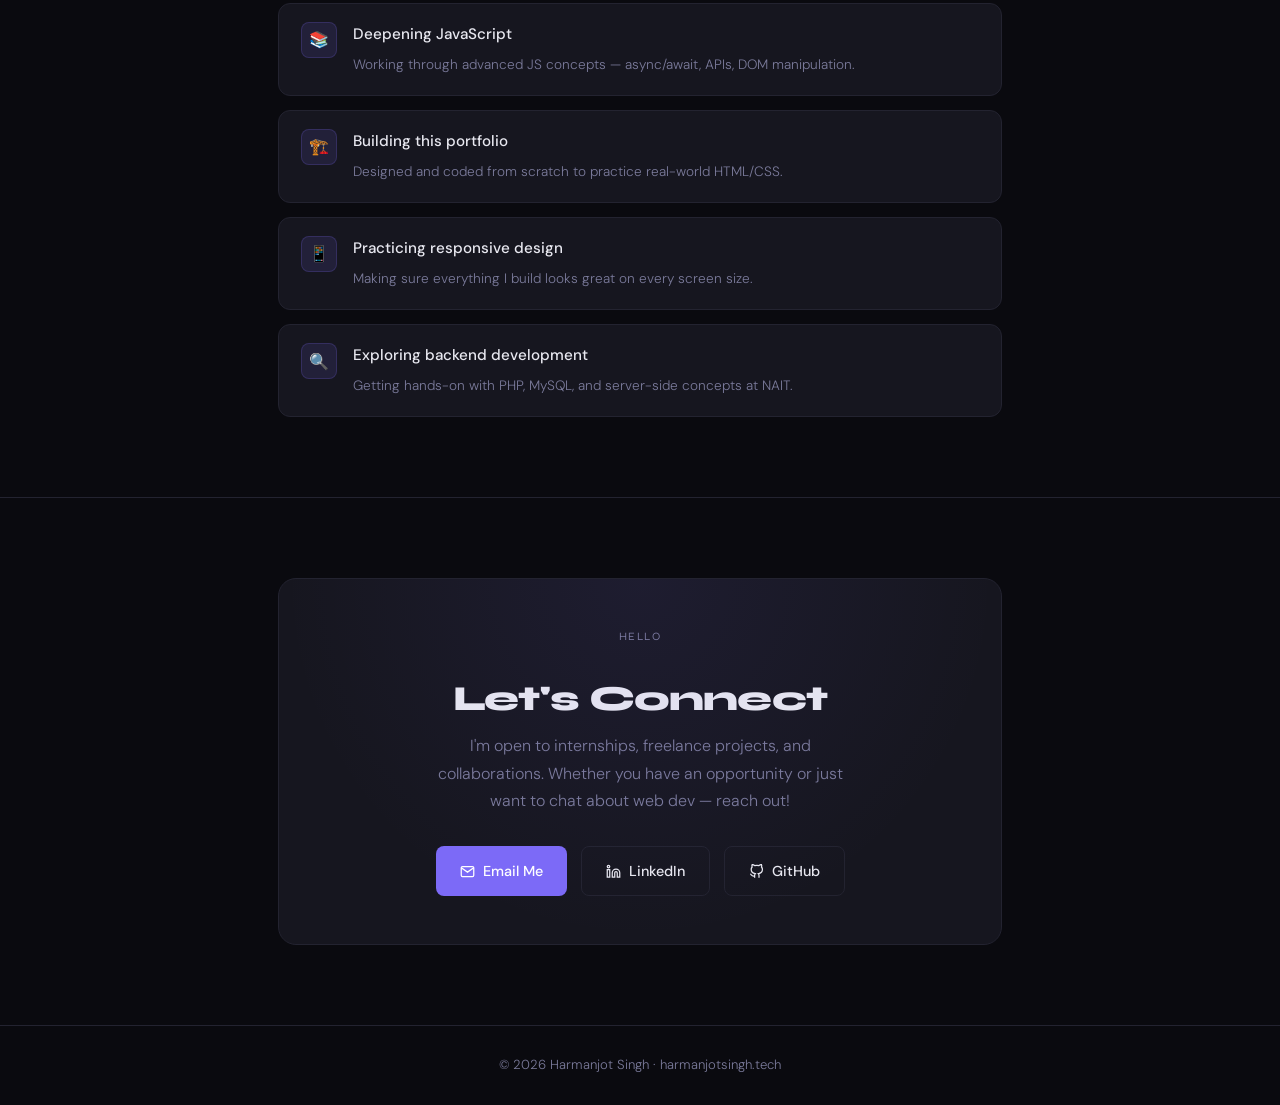
==== commit 643564a5: "linkdin update" ====
--- a/index.html
+++ b/index.html
@@ -100,7 +100,7 @@
           </div>
           <div class="detail-row">
             <span class="detail-label">LinkedIn</span>
-            <span class="detail-value"><a href="https://linkedin.com/in/yourprofile" target="_blank">linkedin.com/in/yourprofile</a></span>
+            <span class="detail-value"><a href="https://www.linkedin.com/in/harmanjot-web" target="_blank">linkedin.com/in/harmanjot-web</a></span>
           </div>
           <div class="detail-row">
             <span class="detail-label">Portfolio</span>
@@ -281,7 +281,7 @@
             </svg>
             Email Me
           </a>
-          <a href="https://linkedin.com/in/yourprofile" target="_blank" class="btn btn-ghost">
+          <a href="https://linkedin.com/in/harmanjot-web" target="_blank" class="btn btn-ghost">
             <svg width="15" height="15" viewBox="0 0 24 24" fill="none" stroke="currentColor" stroke-width="2">
               <path d="M16 8a6 6 0 016 6v7h-4v-7a2 2 0 00-2-2 2 2 0 00-2 2v7h-4v-7a6 6 0 016-6z"/>
               <rect x="2" y="9" width="4" height="12"/>
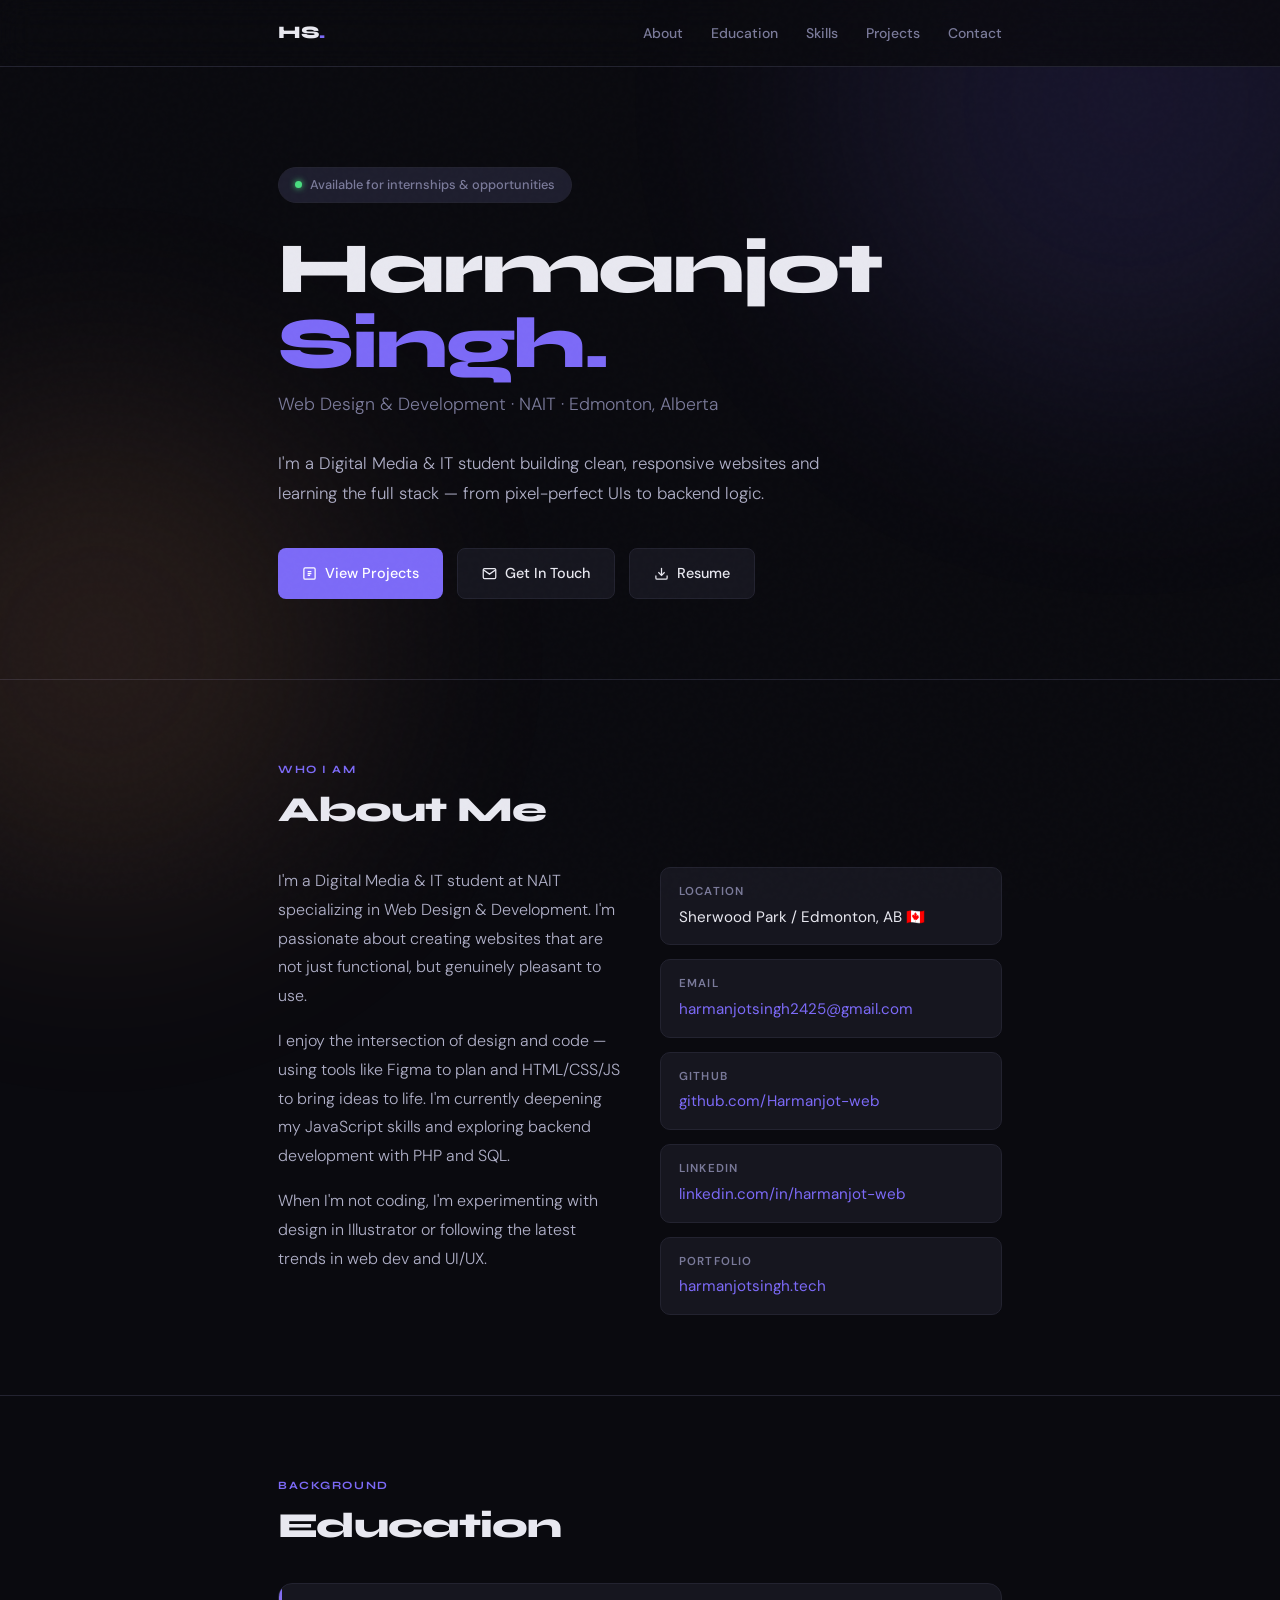
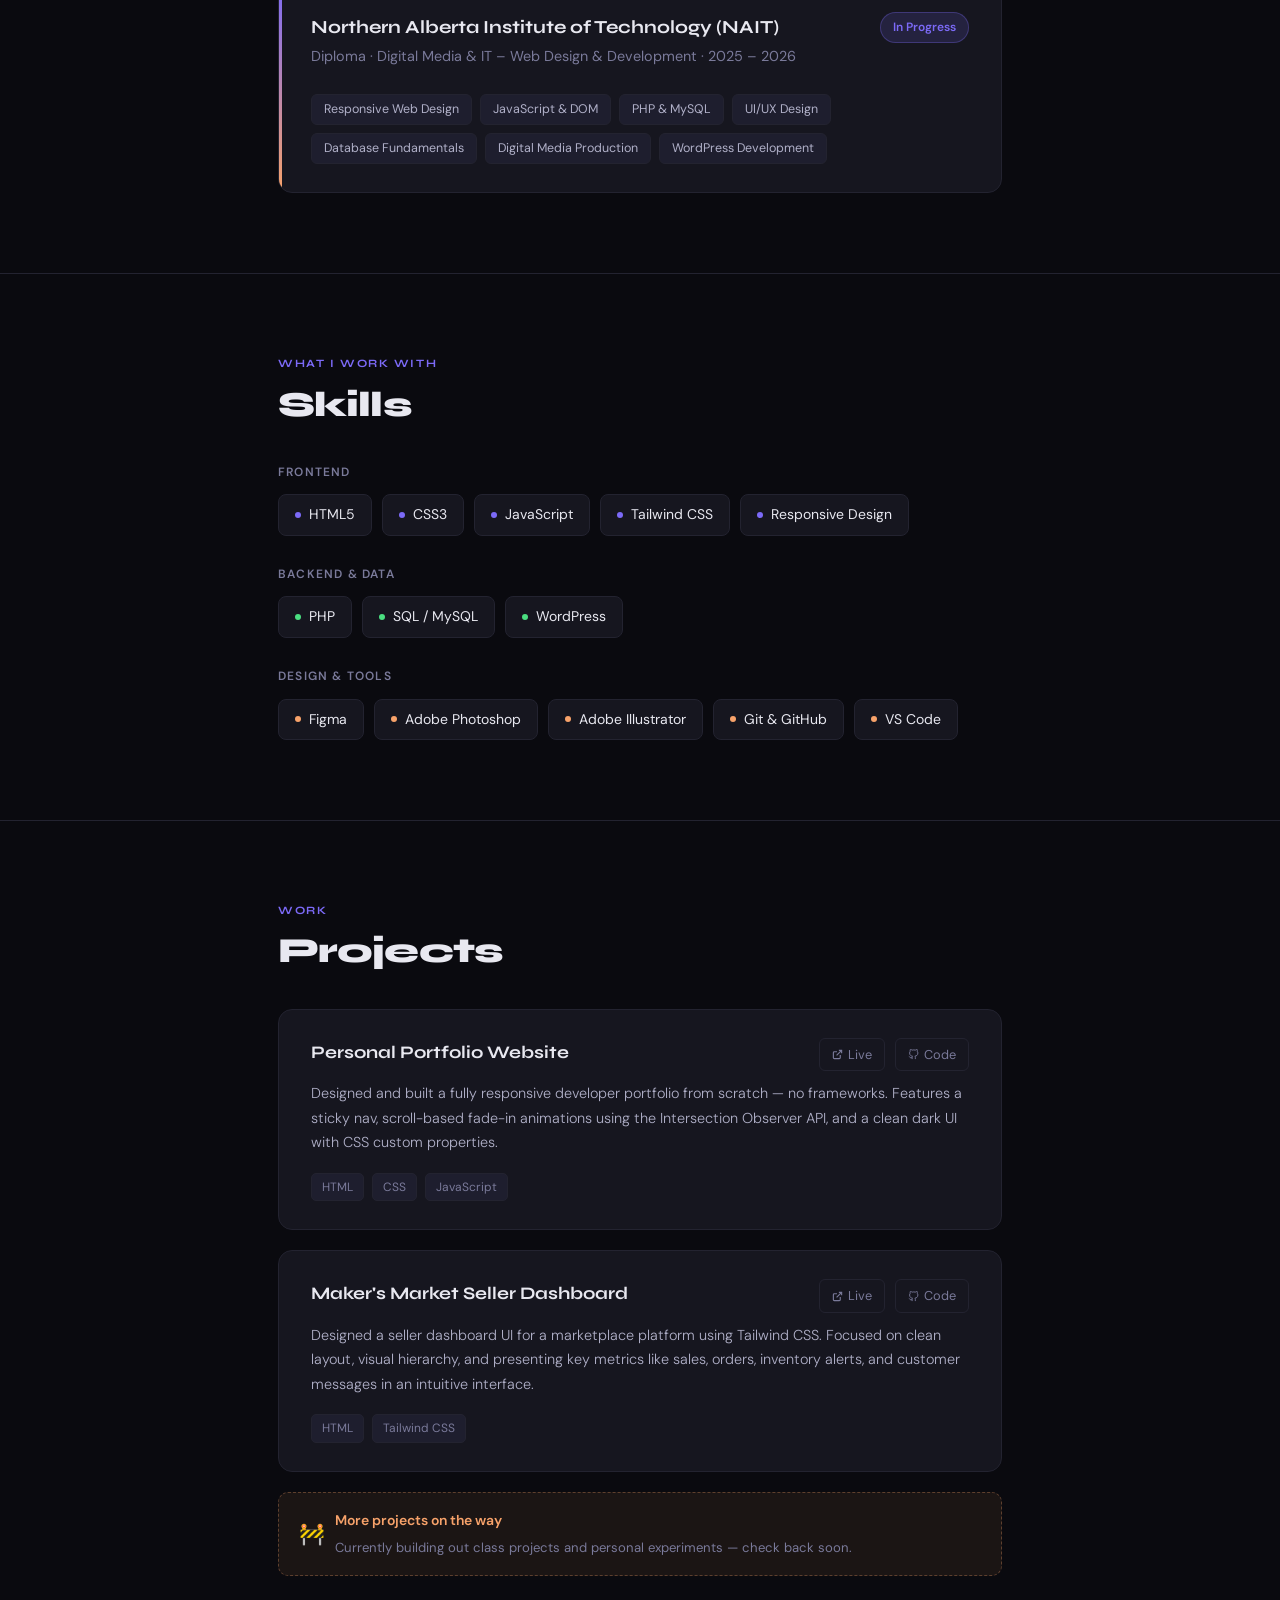
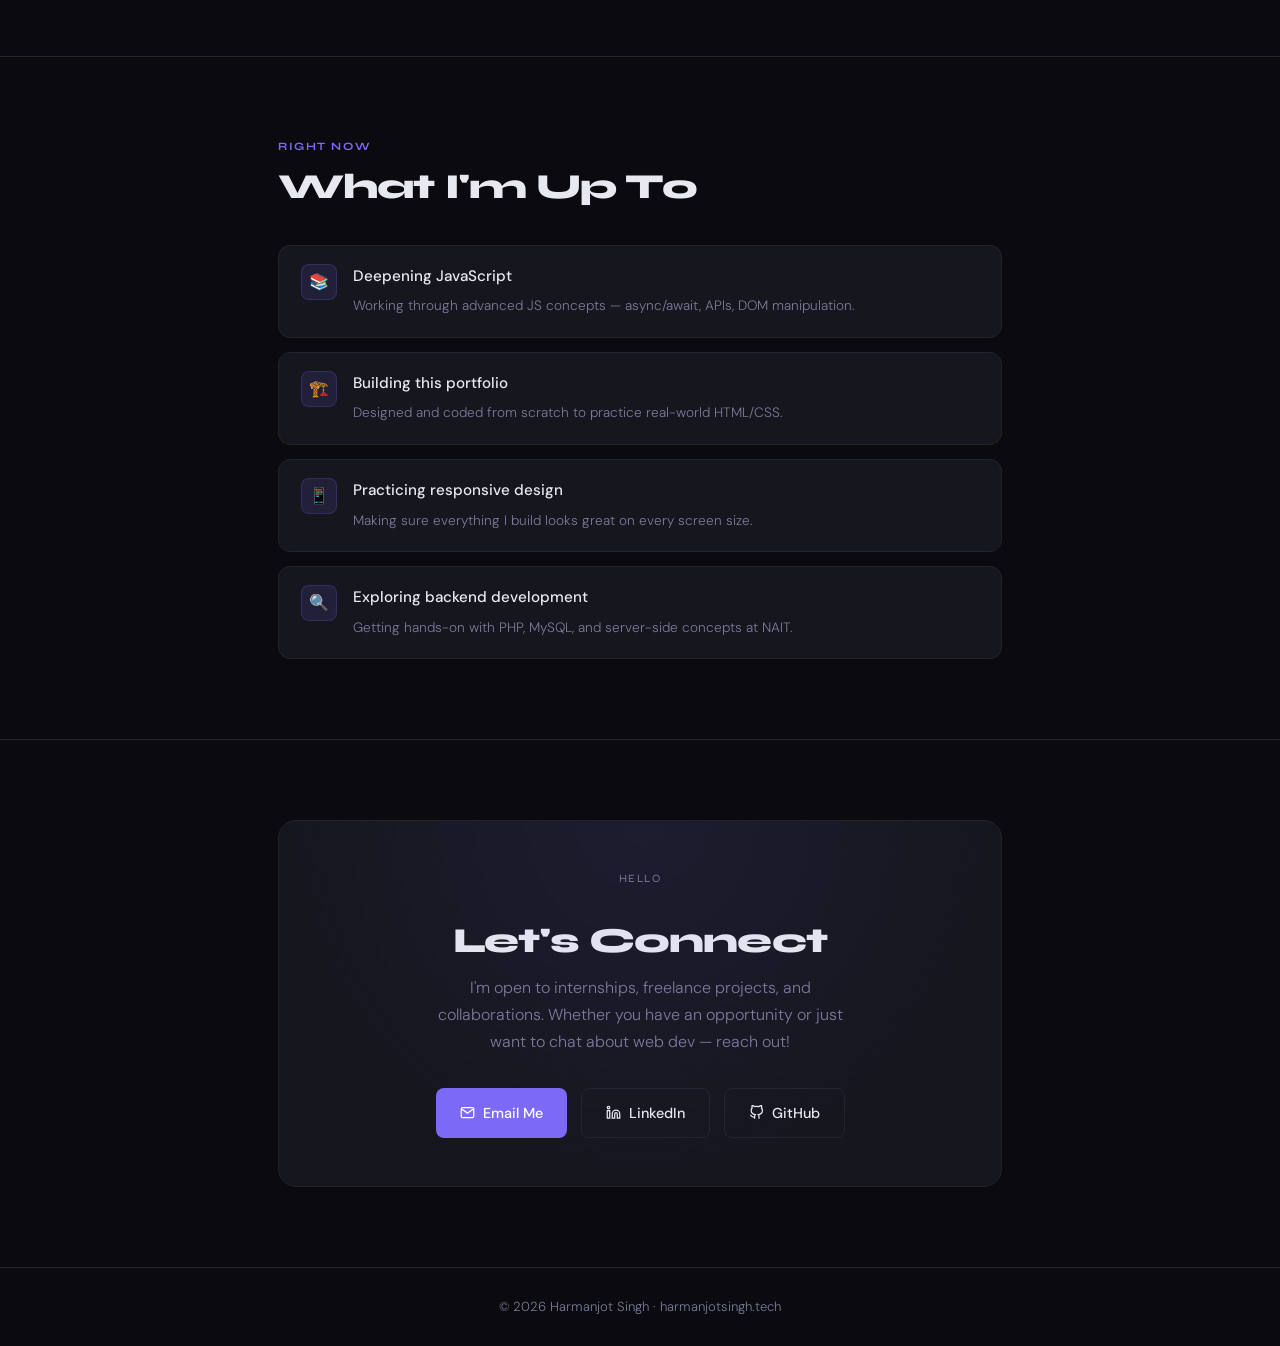
==== commit 6d026f2d: "changes" ====
--- a/index.html
+++ b/index.html
@@ -212,7 +212,39 @@
             <span class="stack-tag">JavaScript</span>
           </div>
         </div>
- 
+ <div class="project-card">
+  <div class="project-header">
+    <span class="project-name">Maker's Market Seller Dashboard</span>
+    <div class="project-links">
+      <a href="https://harmanjot-web.github.io/makers-market-dashboard/" target="_blank" class="project-link">
+        <svg width="11" height="11" viewBox="0 0 24 24" fill="none" stroke="currentColor" stroke-width="2.5">
+          <path d="M18 13v6a2 2 0 01-2 2H5a2 2 0 01-2-2V8a2 2 0 012-2h6"/>
+          <polyline points="15 3 21 3 21 9"/>
+          <line x1="10" y1="14" x2="21" y2="3"/>
+        </svg>
+        Live
+      </a>
+      <a href="https://github.com/Harmanjot-web/makers-market-dashboard" target="_blank" class="project-link">
+        <svg width="11" height="11" viewBox="0 0 24 24" fill="none" stroke="currentColor" stroke-width="2">
+          <path d="M9 19c-5 1.5-5-2.5-7-3m14 6v-3.87a3.37 3.37 0 00-.94-2.61c3.14-.35 6.44-1.54 6.44-7A5.44 5.44 0 0020 4.77 5.07 5.07 0 0019.91 1S18.73.65 16 2.48a13.38 13.38 0 00-7 0C6.27.65 5.09 1 5.09 1A5.07 5.07 0 005 4.77a5.44 5.44 0 00-1.5 3.78c0 5.42 3.3 6.61 6.44 7A3.37 3.37 0 009 18.13V22"/>
+        </svg>
+        Code
+      </a>
+    </div>
+  </div>
+
+  <p class="project-desc">
+    Designed a seller dashboard UI for a marketplace platform using Tailwind CSS.
+    Focused on clean layout, visual hierarchy, and presenting key metrics like sales,
+    orders, inventory alerts, and customer messages in an intuitive interface.
+  </p>
+
+  <div class="project-stack">
+    <span class="stack-tag">HTML</span>
+    <span class="stack-tag">Tailwind CSS</span>
+  </div>
+</div>
+
         <div class="wip-banner">
           <span class="wip-icon">🚧</span>
           <div>
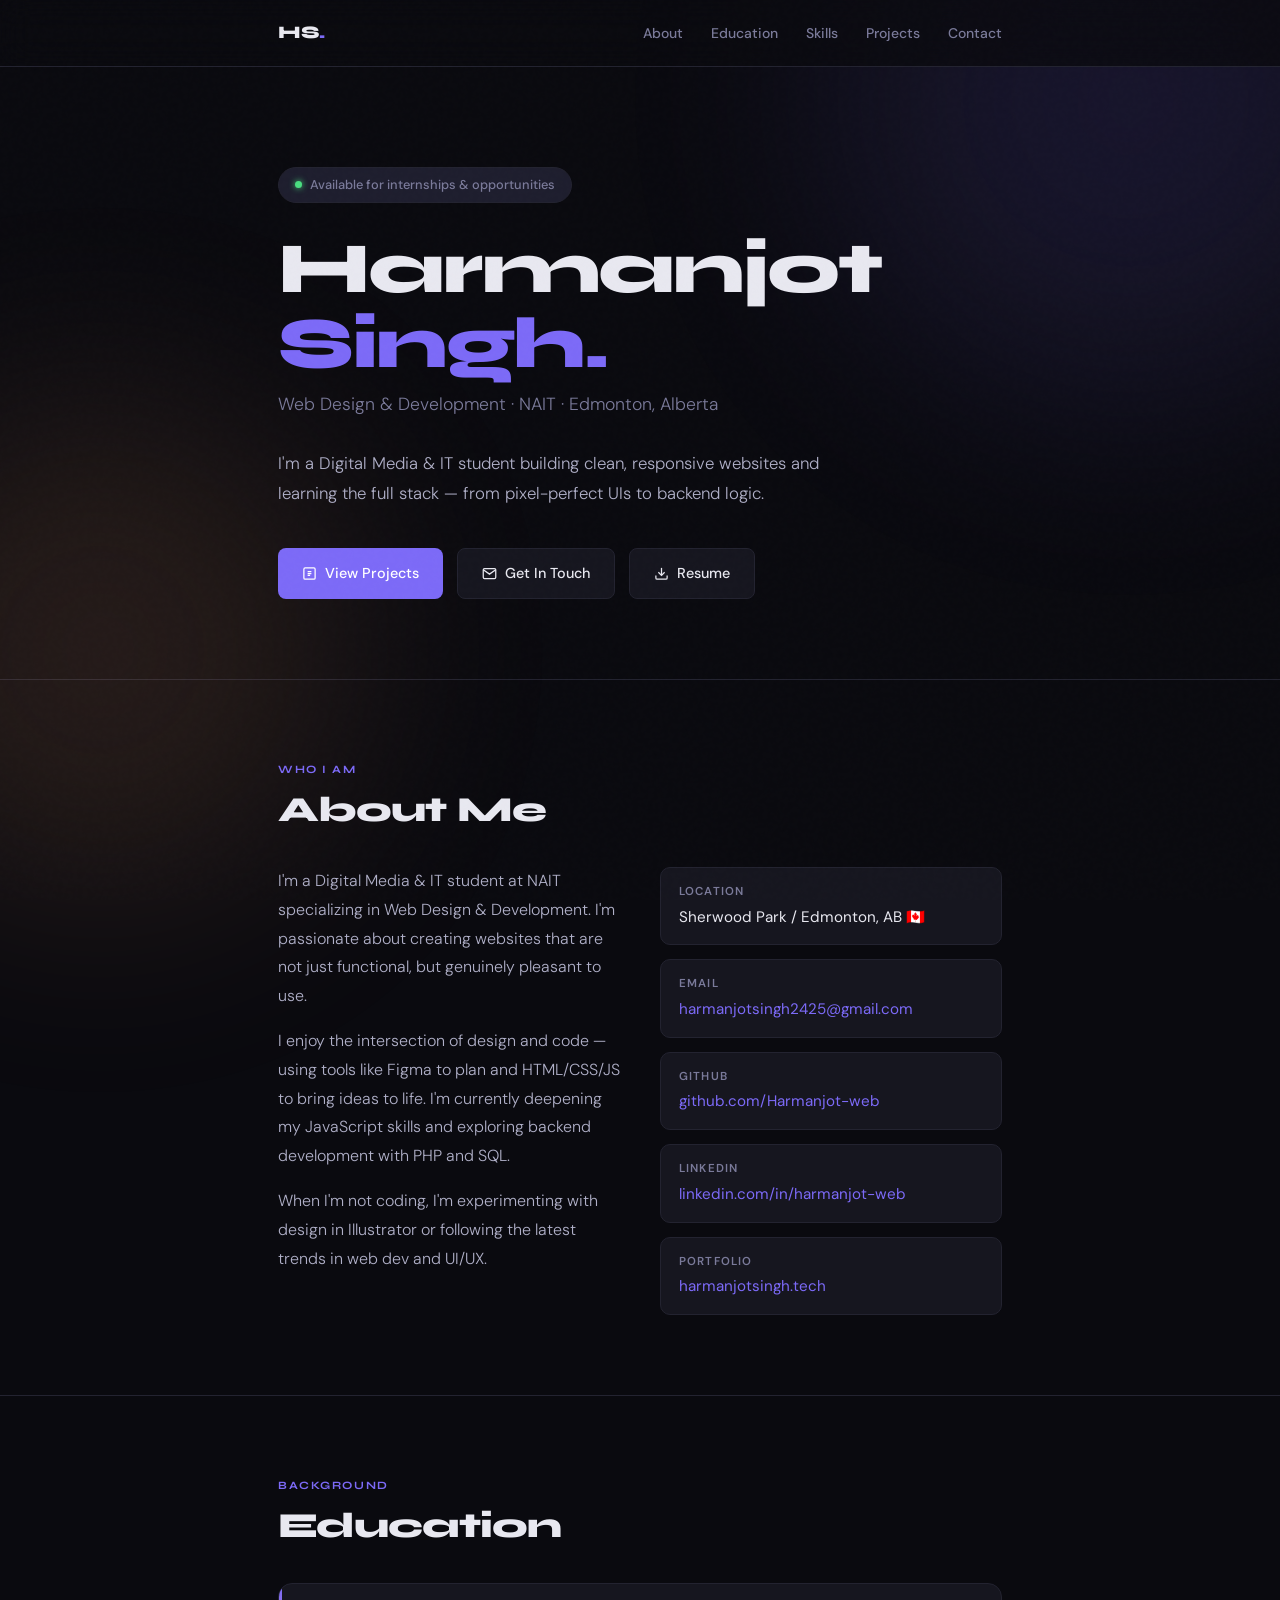
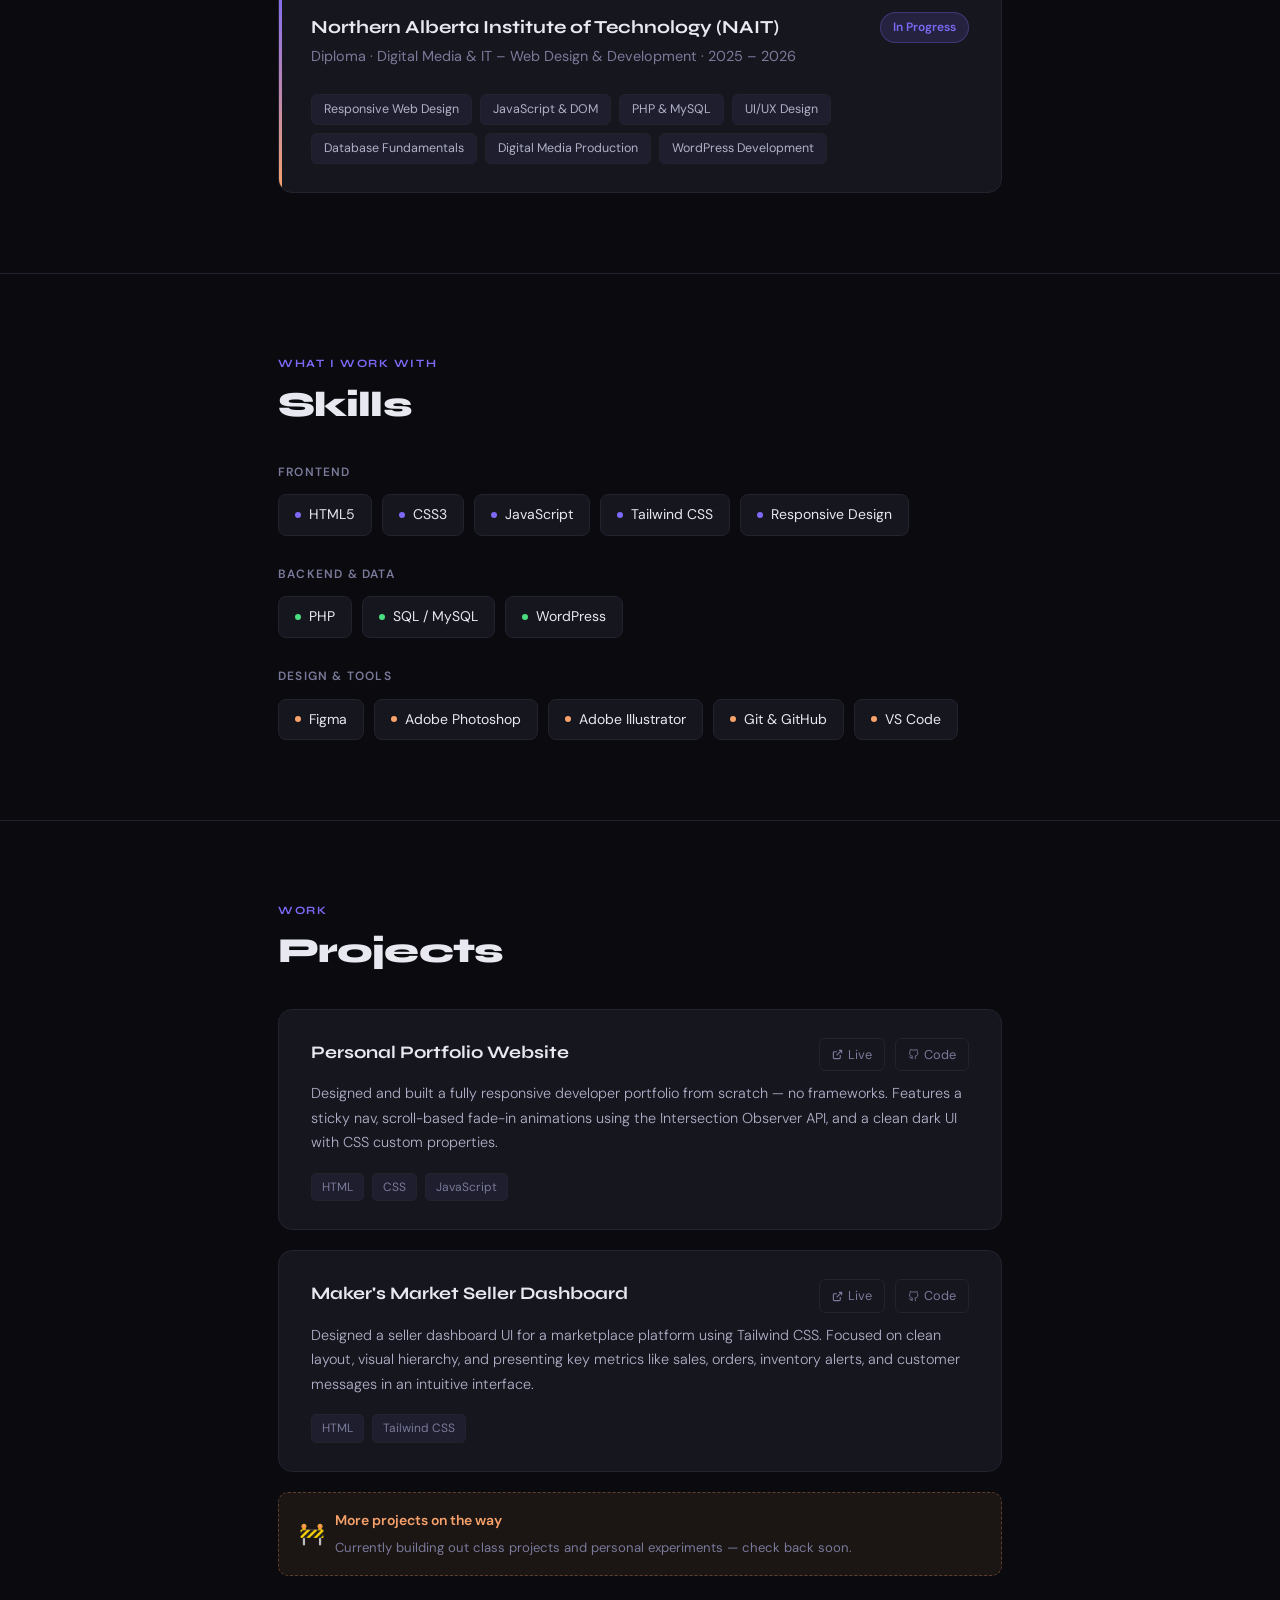
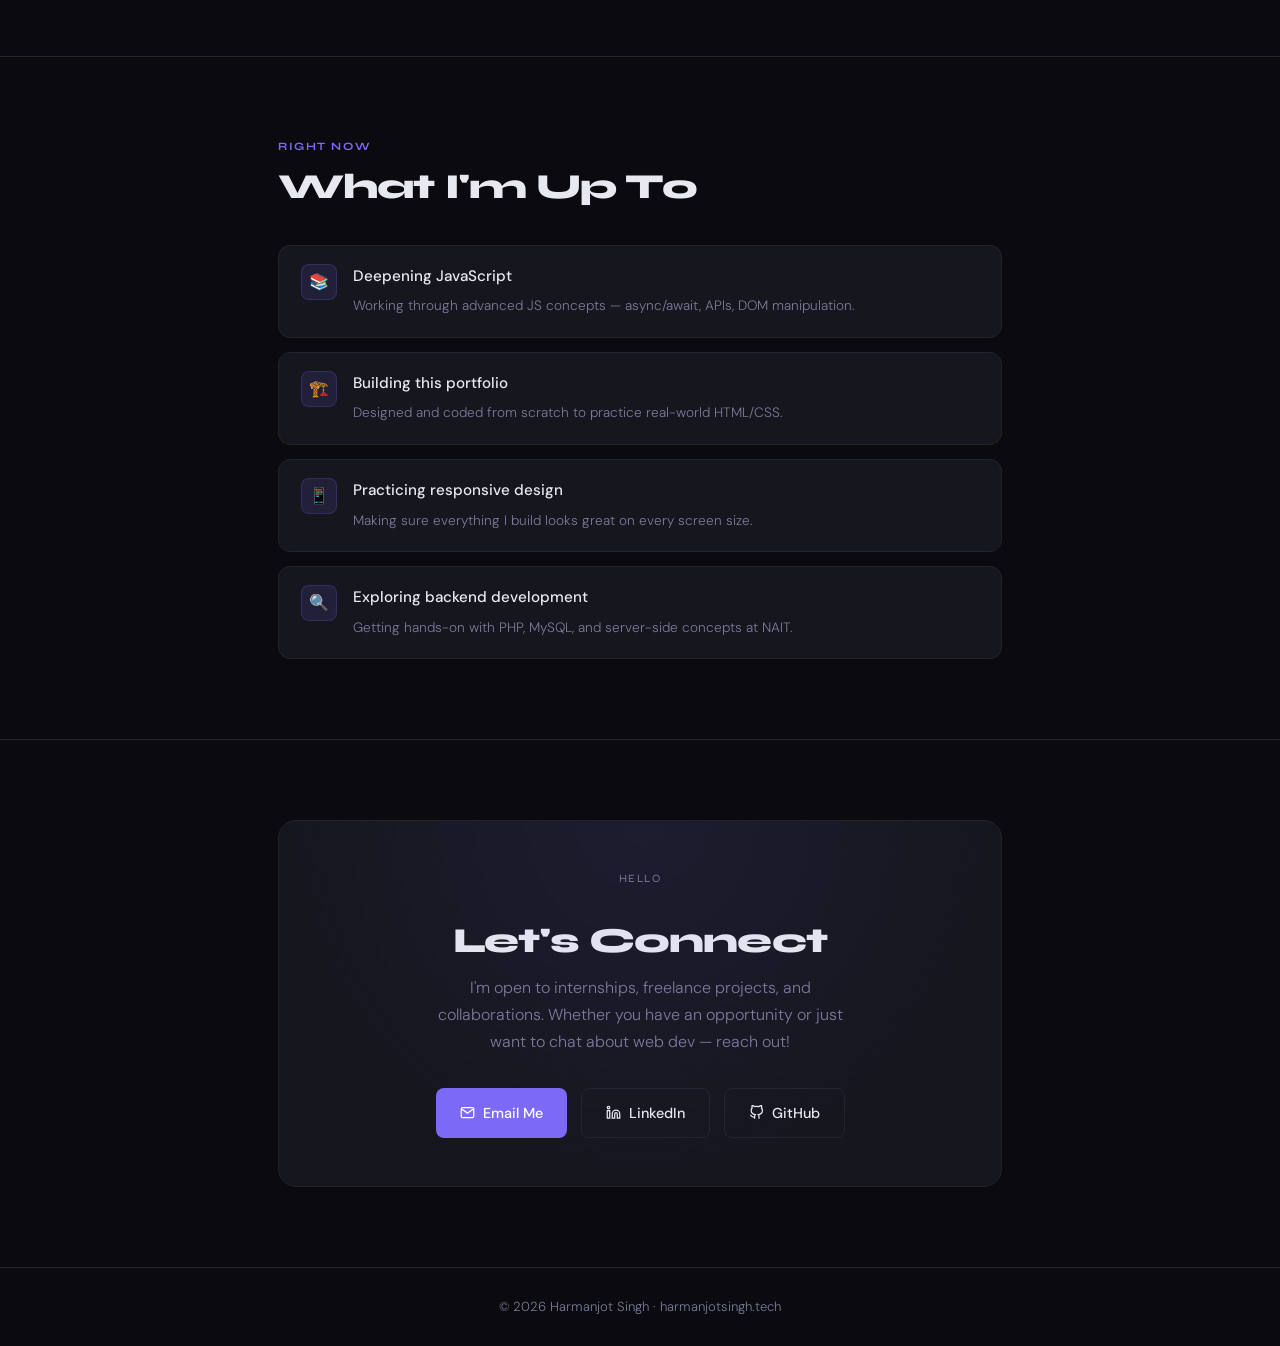
==== commit 4fbbb26e: "keyframe animations" ====
--- a/index.html
+++ b/index.html
@@ -30,7 +30,7 @@
 
   <!-- HERO -->
   <section id="hero">
-    <div class="wrap">
+    <div class="wrap fade-in">
       <div class="hero-tag">Available for internships &amp; opportunities</div>
       <h1>Harmanjot<br><span class="h1-accent">Singh.</span></h1>
       <p class="hero-role">Web Design &amp; Development · NAIT · Edmonton, Alberta</p>
@@ -181,7 +181,7 @@
       <h2>Projects</h2>
       <div class="projects-grid">
  
-        <div class="project-card">
+        <div class="project-card animated-card">
           <div class="project-header">
             <span class="project-name">Personal Portfolio Website</span>
             <div class="project-links">
@@ -212,11 +212,11 @@
             <span class="stack-tag">JavaScript</span>
           </div>
         </div>
- <div class="project-card">
+ <div class="project-card animated-card">
   <div class="project-header">
     <span class="project-name">Maker's Market Seller Dashboard</span>
     <div class="project-links">
-      <a href="https://harmanjot-web.github.io/makers-market-dashboard/" target="_blank" class="project-link">
+      <a href="https://harmanjot-web.github.io/Makers-Market-Dashboard/" target="_blank" class="project-link">
         <svg width="11" height="11" viewBox="0 0 24 24" fill="none" stroke="currentColor" stroke-width="2.5">
           <path d="M18 13v6a2 2 0 01-2 2H5a2 2 0 01-2-2V8a2 2 0 012-2h6"/>
           <polyline points="15 3 21 3 21 9"/>
@@ -224,7 +224,7 @@
         </svg>
         Live
       </a>
-      <a href="https://github.com/Harmanjot-web/makers-market-dashboard" target="_blank" class="project-link">
+      <a href="https://github.com/Harmanjot-web/Makers-Market-Dashboard" target="_blank" class="project-link">
         <svg width="11" height="11" viewBox="0 0 24 24" fill="none" stroke="currentColor" stroke-width="2">
           <path d="M9 19c-5 1.5-5-2.5-7-3m14 6v-3.87a3.37 3.37 0 00-.94-2.61c3.14-.35 6.44-1.54 6.44-7A5.44 5.44 0 0020 4.77 5.07 5.07 0 0019.91 1S18.73.65 16 2.48a13.38 13.38 0 00-7 0C6.27.65 5.09 1 5.09 1A5.07 5.07 0 005 4.77a5.44 5.44 0 00-1.5 3.78c0 5.42 3.3 6.61 6.44 7A3.37 3.37 0 009 18.13V22"/>
         </svg>
@@ -306,14 +306,14 @@
           Whether you have an opportunity or just want to chat about web dev — reach out!
         </p>
         <div class="contact-links">
-          <a href="mailto:harmanjotsingh2425@gmail.com" class="btn btn-primary">
+          <a href="mailto:harmanjotsingh2425@gmail.com" class="btn btn-primary animated-btn">
             <svg width="15" height="15" viewBox="0 0 24 24" fill="none" stroke="currentColor" stroke-width="2">
               <path d="M4 4h16c1.1 0 2 .9 2 2v12c0 1.1-.9 2-2 2H4c-1.1 0-2-.9-2-2V6c0-1.1.9-2 2-2z"/>
               <polyline points="22,6 12,13 2,6"/>
             </svg>
             Email Me
           </a>
-          <a href="https://linkedin.com/in/harmanjot-web" target="_blank" class="btn btn-ghost">
+          <a href="https://linkedin.com/in/harmanjot-web" target="_blank" class="btn btn-ghost animated-btn" >
             <svg width="15" height="15" viewBox="0 0 24 24" fill="none" stroke="currentColor" stroke-width="2">
               <path d="M16 8a6 6 0 016 6v7h-4v-7a2 2 0 00-2-2 2 2 0 00-2 2v7h-4v-7a6 6 0 016-6z"/>
               <rect x="2" y="9" width="4" height="12"/>
@@ -321,7 +321,7 @@
             </svg>
             LinkedIn
           </a>
-          <a href="https://github.com/Harmanjot-web" target="_blank" class="btn btn-ghost">
+          <a href="https://github.com/Harmanjot-web" target="_blank" class="btn btn-ghost animated-btn">
             <svg width="15" height="15" viewBox="0 0 24 24" fill="none" stroke="currentColor" stroke-width="2">
               <path d="M9 19c-5 1.5-5-2.5-7-3m14 6v-3.87a3.37 3.37 0 00-.94-2.61c3.14-.35 6.44-1.54 6.44-7A5.44 5.44 0 0020 4.77 5.07 5.07 0 0019.91 1S18.73.65 16 2.48a13.38 13.38 0 00-7 0C6.27.65 5.09 1 5.09 1A5.07 5.07 0 005 4.77a5.44 5.44 0 00-1.5 3.78c0 5.42 3.3 6.61 6.44 7A3.37 3.37 0 009 18.13V22"/>
             </svg>
@@ -340,4 +340,4 @@
 
   <script src="js/script.js"></script>
 </body>
-</html>
+</html>
--- a/css/style.css
+++ b/css/style.css
@@ -1,21 +1,22 @@
-
 /* ── RESET & ROOT ── */
-*, *::before, *::after {
+*,
+*::before,
+*::after {
   box-sizing: border-box;
   margin: 0;
   padding: 0;
 }
 
 :root {
-  --bg:      #0a0a0f;
-  --bg2:     #111118;
-  --card:    #16161f;
-  --border:  #232330;
-  --accent:  #7c6af7;
+  --bg: #0a0a0f;
+  --bg2: #111118;
+  --card: #16161f;
+  --border: #232330;
+  --accent: #7c6af7;
   --accent2: #f7a26a;
-  --text:    #e8e8f0;
-  --muted:   #7a7a9a;
-  --tag-bg:  #1e1e2e;
+  --text: #e8e8f0;
+  --muted: #7a7a9a;
+  --tag-bg: #1e1e2e;
 }
 
 /* ── BASE ── */
@@ -168,8 +169,15 @@
 }
 
 @keyframes pulse {
-  0%, 100% { opacity: 1; }
-  50%       { opacity: 0.4; }
+
+  0%,
+  100% {
+    opacity: 1;
+  }
+
+  50% {
+    opacity: 0.4;
+  }
 }
 
 h1 {
@@ -542,7 +550,9 @@
   font-size: 0.875rem;
 }
 
-.wip-icon { font-size: 1.3rem; }
+.wip-icon {
+  font-size: 1.3rem;
+}
 
 .wip-title {
   display: block;
@@ -718,19 +728,97 @@
   color: var(--text);
 }
 
-/* ── FADE-IN ANIMATION ── */
+
+/* ── keyframe ── */
 .fade-in {
   opacity: 0;
-  transform: translateY(24px);
-  transition: opacity 0.6s ease, transform 0.6s ease;
+  transform: translateY(30px);
+}
+
+@keyframes sectionReveal {
+  0% {
+    opacity: 0;
+    transform: translateY(30px);
+  }
+
+  100% {
+    opacity: 1;
+    transform: translateY(0);
+  }
 }
 
 .fade-in.visible {
-  opacity: 1;
-  transform: none;
-}
-
-/* ── RESPONSIVE ── */
+  animation: sectionReveal 0.7s ease-out forwards;
+}
+
+@keyframes fadeText {
+  0% {
+    opacity: 0;
+    letter-spacing: 0.05em;
+  }
+
+  100% {
+    opacity: 1;
+    letter-spacing: normal;
+  }
+}
+
+.hero-title {
+  animation: fadeText 1s ease forwards;
+}
+
+@keyframes buttonPop {
+  0% {
+    transform: scale(1);
+  }
+
+  100% {
+    transform: scale(1.05);
+  }
+}
+
+.animated-btn:hover {
+  animation: buttonPop 0.2s ease forwards;
+}
+
+@keyframes liftCard {
+  0% {
+    transform: translateY(0);
+  }
+
+  100% {
+    transform: translateY(-8px);
+  }
+}
+
+.animated-card:hover {
+  animation: liftCard 0.25s ease forwards;
+}
+
+@keyframes floatBlob {
+  0% {
+    transform: translate(0, 0);
+  }
+
+  50% {
+    transform: translate(30px, -20px);
+  }
+
+  100% {
+    transform: translate(0, 0);
+  }
+}
+
+.blob-1 {
+  animation: floatBlob 14s ease-in-out infinite;
+}
+
+.blob-2 {
+  animation: floatBlob 18s ease-in-out infinite reverse;
+}
+
+
+/* media query */
 @media (max-width: 620px) {
   .about-grid {
     grid-template-columns: 1fr;
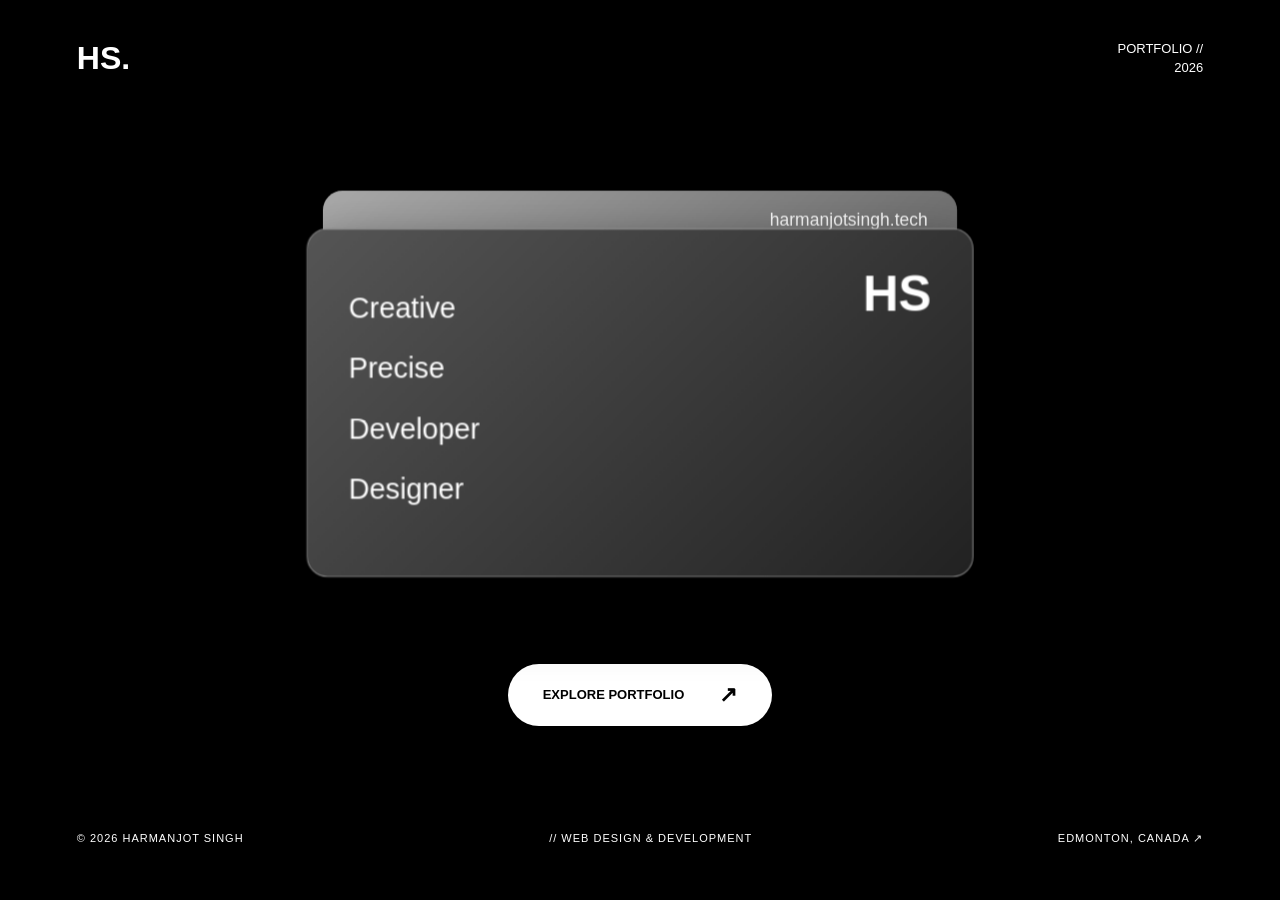
==== commit a238a559: "portfolio update" ====
--- a/index.html
+++ b/index.html
@@ -1,343 +1,69 @@
 <!DOCTYPE html>
 <html lang="en">
 <head>
-  <meta charset="UTF-8">
-  <meta name="viewport" content="width=device-width, initial-scale=1.0">
-  <title>Harmanjot Singh | Web Developer</title>
-  <link rel="preconnect" href="https://fonts.googleapis.com">
-  <link rel="preconnect" href="https://fonts.gstatic.com" crossorigin>
-  <link href="https://fonts.googleapis.com/css2?family=Syne:wght@400;600;700;800&family=DM+Sans:ital,wght@0,300;0,400;0,500;1,300&display=swap" rel="stylesheet">
-  <link rel="stylesheet" href="css/style.css">
+    <meta charset="UTF-8">
+    <meta name="viewport" content="width=device-width, initial-scale=1.0">
+    <meta name="theme-color" content="#000000">
+    <meta name="description" content="Harmanjot Singh — Web Developer Portfolio">
+
+    <title>Harmanjot Singh | Portfolio</title>
+
+    <link rel="stylesheet" href="css/style.css">
 </head>
-<body>
 
-  <div class="blob blob-1"></div>
-  <div class="blob blob-2"></div>
+<body class="cover-page">
 
-  <!-- NAV -->
-  <nav>
-    <div class="nav-inner">
-      <a href="#hero" class="nav-logo">HS<span>.</span></a>
-      <ul class="nav-links">
-        <li><a href="#about">About</a></li>
-        <li><a href="#education">Education</a></li>
-        <li><a href="#skills">Skills</a></li>
-        <li><a href="#projects">Projects</a></li>
-        <li><a href="#contact">Contact</a></li>
-      </ul>
-    </div>
-  </nav>
+    <header class="cover-header">
+        <a href="index.html" class="cover-logo">HS.</a>
 
-  <!-- HERO -->
-  <section id="hero">
-    <div class="wrap fade-in">
-      <div class="hero-tag">Available for internships &amp; opportunities</div>
-      <h1>Harmanjot<br><span class="h1-accent">Singh.</span></h1>
-      <p class="hero-role">Web Design &amp; Development · NAIT · Edmonton, Alberta</p>
-      <p class="hero-bio">
-        I'm a Digital Media &amp; IT student building clean, responsive websites and learning
-        the full stack — from pixel-perfect UIs to backend logic.
-      </p>
-      <div class="hero-cta">
-        <a href="#projects" class="btn btn-primary">
-          <svg width="15" height="15" viewBox="0 0 24 24" fill="none" stroke="currentColor" stroke-width="2">
-            <rect x="3" y="3" width="18" height="18" rx="2"/>
-            <path d="M9 9h6M9 12h6M9 15h4"/>
-          </svg>
-          View Projects
+        <div class="cover-label">
+            PORTFOLIO //
+            <br>
+            2026
+        </div>
+    </header>
+
+    <main class="cover-main">
+
+        <div class="folder-container">
+
+            <div class="folder-back">
+                <span>harmanjotsingh.tech</span>
+            </div>
+
+            <div class="folder-front">
+
+                <div class="folder-symbol">
+                    HS
+                </div>
+
+                <div class="folder-description">
+                    <p>Creative</p>
+                    <p>Precise</p>
+                    <p>Developer</p>
+                    <p>Designer</p>
+                </div>
+
+            </div>
+
+        </div>
+
+        <a href="portfolio.html" class="enter-button">
+            EXPLORE PORTFOLIO
+            <span>↗</span>
         </a>
-        <a href="#contact" class="btn btn-ghost">
-          <svg width="15" height="15" viewBox="0 0 24 24" fill="none" stroke="currentColor" stroke-width="2">
-            <path d="M4 4h16c1.1 0 2 .9 2 2v12c0 1.1-.9 2-2 2H4c-1.1 0-2-.9-2-2V6c0-1.1.9-2 2-2z"/>
-            <polyline points="22,6 12,13 2,6"/>
-          </svg>
-          Get In Touch
-        </a>
-        <a href="HarmanjotSingh-Resume.pdf" class="btn btn-ghost" download >
-          <svg width="15" height="15" viewBox="0 0 24 24" fill="none" stroke="currentColor" stroke-width="2">
-            <path d="M21 15v4a2 2 0 01-2 2H5a2 2 0 01-2-2v-4"/>
-            <polyline points="7 10 12 15 17 10"/>
-            <line x1="12" y1="15" x2="12" y2="3"/>
-          </svg>
-          Resume
-        </a>
-      </div>
-    </div>
-  </section>
 
-  <!-- ABOUT -->
-  <section id="about">
-    <div class="wrap fade-in">
-      <p class="section-label">Who I Am</p>
-      <h2>About Me</h2>
-      <div class="about-grid">
-        <div class="about-text">
-          <p>
-            I'm a Digital Media &amp; IT student at NAIT specializing in Web Design &amp; Development.
-            I'm passionate about creating websites that are not just functional, but genuinely pleasant to use.
-          </p>
-          <p>
-            I enjoy the intersection of design and code — using tools like Figma to plan and HTML/CSS/JS to bring
-            ideas to life. I'm currently deepening my JavaScript skills and exploring backend development with PHP and SQL.
-          </p>
-          <p>
-            When I'm not coding, I'm experimenting with design in Illustrator or following the latest trends
-            in web dev and UI/UX.
-          </p>
-        </div>
-        <div class="about-details">
-          <div class="detail-row">
-            <span class="detail-label">Location</span>
-            <span class="detail-value">Sherwood Park / Edmonton, AB 🇨🇦</span>
-          </div>
-          <div class="detail-row">
-            <span class="detail-label">Email</span>
-            <span class="detail-value"><a href="mailto:harmanjotsingh2425@gmail.com">harmanjotsingh2425@gmail.com</a></span>
-          </div>
-          <div class="detail-row">
-            <span class="detail-label">GitHub</span>
-            <span class="detail-value"><a href="https://github.com/Harmanjot-web" target="_blank">github.com/Harmanjot-web</a></span>
-          </div>
-          <div class="detail-row">
-            <span class="detail-label">LinkedIn</span>
-            <span class="detail-value"><a href="https://www.linkedin.com/in/harmanjot-web" target="_blank">linkedin.com/in/harmanjot-web</a></span>
-          </div>
-          <div class="detail-row">
-            <span class="detail-label">Portfolio</span>
-            <span class="detail-value"><a href="https://harmanjotsingh.tech" target="_blank">harmanjotsingh.tech</a></span>
-          </div>
-        </div>
-      </div>
-    </div>
-  </section>
+    </main>
 
-  <!-- EDUCATION -->
-  <section id="education">
-    <div class="wrap fade-in">
-      <p class="section-label">Background</p>
-      <h2>Education</h2>
-      <div class="edu-card">
-        <div class="edu-header">
-          <div>
-            <div class="edu-school">Northern Alberta Institute of Technology (NAIT)</div>
-            <div class="edu-program">Diploma · Digital Media &amp; IT – Web Design &amp; Development · 2025 – 2026</div>
-          </div>
-          <span class="edu-badge">In Progress</span>
-        </div>
-        <div class="edu-courses">
-          <span class="course-tag">Responsive Web Design</span>
-          <span class="course-tag">JavaScript &amp; DOM</span>
-          <span class="course-tag">PHP &amp; MySQL</span>
-          <span class="course-tag">UI/UX Design</span>
-          <span class="course-tag">Database Fundamentals</span>
-          <span class="course-tag">Digital Media Production</span>
-          <span class="course-tag">WordPress Development</span>
-        </div>
-      </div>
-    </div>
-  </section>
+    <footer class="cover-footer">
 
-  <!-- SKILLS -->
-  <section id="skills">
-    <div class="wrap fade-in">
-      <p class="section-label">What I Work With</p>
-      <h2>Skills</h2>
-      <div class="skills-grid">
-        <div>
-          <p class="skill-group-label">Frontend</p>
-          <div class="skill-tags">
-            <span class="skill-tag"><span class="dot"></span>HTML5</span>
-            <span class="skill-tag"><span class="dot"></span>CSS3</span>
-            <span class="skill-tag"><span class="dot"></span>JavaScript</span>
-            <span class="skill-tag"><span class="dot"></span>Tailwind CSS</span>
-            <span class="skill-tag"><span class="dot"></span>Responsive Design</span>
-          </div>
-        </div>
-        <div>
-          <p class="skill-group-label">Backend &amp; Data</p>
-          <div class="skill-tags">
-            <span class="skill-tag backend"><span class="dot"></span>PHP</span>
-            <span class="skill-tag backend"><span class="dot"></span>SQL / MySQL</span>
-            <span class="skill-tag backend"><span class="dot"></span>WordPress</span>
-          </div>
-        </div>
-        <div>
-          <p class="skill-group-label">Design &amp; Tools</p>
-          <div class="skill-tags">
-            <span class="skill-tag design"><span class="dot"></span>Figma</span>
-            <span class="skill-tag design"><span class="dot"></span>Adobe Photoshop</span>
-            <span class="skill-tag design"><span class="dot"></span>Adobe Illustrator</span>
-            <span class="skill-tag design"><span class="dot"></span>Git &amp; GitHub</span>
-            <span class="skill-tag design"><span class="dot"></span>VS Code</span>
-          </div>
-        </div>
-      </div>
-    </div>
-  </section>
+        <span>© 2026 HARMANJOT SINGH</span>
 
-   <section id="projects">
-    <div class="wrap fade-in">
-      <p class="section-label">Work</p>
-      <h2>Projects</h2>
-      <div class="projects-grid">
- 
-        <div class="project-card animated-card">
-          <div class="project-header">
-            <span class="project-name">Personal Portfolio Website</span>
-            <div class="project-links">
-              <a href="https://harmanjotsingh.tech" target="_blank" class="project-link">
-                <svg width="11" height="11" viewBox="0 0 24 24" fill="none" stroke="currentColor" stroke-width="2.5">
-                  <path d="M18 13v6a2 2 0 01-2 2H5a2 2 0 01-2-2V8a2 2 0 012-2h6"/>
-                  <polyline points="15 3 21 3 21 9"/>
-                  <line x1="10" y1="14" x2="21" y2="3"/>
-                </svg>
-                Live
-              </a>
-              <a href="https://github.com/Harmanjot-web/Harmanjot-web.github.io" target="_blank" class="project-link">
-                <svg width="11" height="11" viewBox="0 0 24 24" fill="none" stroke="currentColor" stroke-width="2">
-                  <path d="M9 19c-5 1.5-5-2.5-7-3m14 6v-3.87a3.37 3.37 0 00-.94-2.61c3.14-.35 6.44-1.54 6.44-7A5.44 5.44 0 0020 4.77 5.07 5.07 0 0019.91 1S18.73.65 16 2.48a13.38 13.38 0 00-7 0C6.27.65 5.09 1 5.09 1A5.07 5.07 0 005 4.77a5.44 5.44 0 00-1.5 3.78c0 5.42 3.3 6.61 6.44 7A3.37 3.37 0 009 18.13V22"/>
-                </svg>
-                Code
-              </a>
-            </div>
-          </div>
-          <p class="project-desc">
-            Designed and built a fully responsive developer portfolio from scratch — no frameworks.
-            Features a sticky nav, scroll-based fade-in animations using the Intersection Observer API,
-            and a clean dark UI with CSS custom properties.
-          </p>
-          <div class="project-stack">
-            <span class="stack-tag">HTML</span>
-            <span class="stack-tag">CSS</span>
-            <span class="stack-tag">JavaScript</span>
-          </div>
-        </div>
- <div class="project-card animated-card">
-  <div class="project-header">
-    <span class="project-name">Maker's Market Seller Dashboard</span>
-    <div class="project-links">
-      <a href="https://harmanjot-web.github.io/Makers-Market-Dashboard/" target="_blank" class="project-link">
-        <svg width="11" height="11" viewBox="0 0 24 24" fill="none" stroke="currentColor" stroke-width="2.5">
-          <path d="M18 13v6a2 2 0 01-2 2H5a2 2 0 01-2-2V8a2 2 0 012-2h6"/>
-          <polyline points="15 3 21 3 21 9"/>
-          <line x1="10" y1="14" x2="21" y2="3"/>
-        </svg>
-        Live
-      </a>
-      <a href="https://github.com/Harmanjot-web/Makers-Market-Dashboard" target="_blank" class="project-link">
-        <svg width="11" height="11" viewBox="0 0 24 24" fill="none" stroke="currentColor" stroke-width="2">
-          <path d="M9 19c-5 1.5-5-2.5-7-3m14 6v-3.87a3.37 3.37 0 00-.94-2.61c3.14-.35 6.44-1.54 6.44-7A5.44 5.44 0 0020 4.77 5.07 5.07 0 0019.91 1S18.73.65 16 2.48a13.38 13.38 0 00-7 0C6.27.65 5.09 1 5.09 1A5.07 5.07 0 005 4.77a5.44 5.44 0 00-1.5 3.78c0 5.42 3.3 6.61 6.44 7A3.37 3.37 0 009 18.13V22"/>
-        </svg>
-        Code
-      </a>
-    </div>
-  </div>
+        <span>// WEB DESIGN & DEVELOPMENT</span>
 
-  <p class="project-desc">
-    Designed a seller dashboard UI for a marketplace platform using Tailwind CSS.
-    Focused on clean layout, visual hierarchy, and presenting key metrics like sales,
-    orders, inventory alerts, and customer messages in an intuitive interface.
-  </p>
+        <span>EDMONTON, CANADA ↗</span>
 
-  <div class="project-stack">
-    <span class="stack-tag">HTML</span>
-    <span class="stack-tag">Tailwind CSS</span>
-  </div>
-</div>
+    </footer>
 
-        <div class="wip-banner">
-          <span class="wip-icon">🚧</span>
-          <div>
-            <strong class="wip-title">More projects on the way</strong>
-            <span class="wip-desc">Currently building out class projects and personal experiments — check back soon.</span>
-          </div>
-        </div>
- 
-      </div>
-    </div>
-  </section>
-
-  <!-- CURRENTLY -->
-  <section id="currently">
-    <div class="wrap fade-in">
-      <p class="section-label">Right Now</p>
-      <h2>What I'm Up To</h2>
-      <div class="now-list">
-        <div class="now-item">
-          <div class="now-icon">📚</div>
-          <div class="now-text">
-            <strong>Deepening JavaScript</strong>
-            <span>Working through advanced JS concepts — async/await, APIs, DOM manipulation.</span>
-          </div>
-        </div>
-        <div class="now-item">
-          <div class="now-icon">🏗️</div>
-          <div class="now-text">
-            <strong>Building this portfolio</strong>
-            <span>Designed and coded from scratch to practice real-world HTML/CSS.</span>
-          </div>
-        </div>
-        <div class="now-item">
-          <div class="now-icon">📱</div>
-          <div class="now-text">
-            <strong>Practicing responsive design</strong>
-            <span>Making sure everything I build looks great on every screen size.</span>
-          </div>
-        </div>
-        <div class="now-item">
-          <div class="now-icon">🔍</div>
-          <div class="now-text">
-            <strong>Exploring backend development</strong>
-            <span>Getting hands-on with PHP, MySQL, and server-side concepts at NAIT.</span>
-          </div>
-        </div>
-      </div>
-    </div>
-  </section>
-
-  <!-- CONTACT -->
-  <section id="contact">
-    <div class="wrap fade-in">
-      <div class="contact-card">
-        <p class="section-label contact-label">Hello</p>
-        <h2>Let's Connect</h2>
-        <p>
-          I'm open to internships, freelance projects, and collaborations.
-          Whether you have an opportunity or just want to chat about web dev — reach out!
-        </p>
-        <div class="contact-links">
-          <a href="mailto:harmanjotsingh2425@gmail.com" class="btn btn-primary animated-btn">
-            <svg width="15" height="15" viewBox="0 0 24 24" fill="none" stroke="currentColor" stroke-width="2">
-              <path d="M4 4h16c1.1 0 2 .9 2 2v12c0 1.1-.9 2-2 2H4c-1.1 0-2-.9-2-2V6c0-1.1.9-2 2-2z"/>
-              <polyline points="22,6 12,13 2,6"/>
-            </svg>
-            Email Me
-          </a>
-          <a href="https://linkedin.com/in/harmanjot-web" target="_blank" class="btn btn-ghost animated-btn" >
-            <svg width="15" height="15" viewBox="0 0 24 24" fill="none" stroke="currentColor" stroke-width="2">
-              <path d="M16 8a6 6 0 016 6v7h-4v-7a2 2 0 00-2-2 2 2 0 00-2 2v7h-4v-7a6 6 0 016-6z"/>
-              <rect x="2" y="9" width="4" height="12"/>
-              <circle cx="4" cy="4" r="2"/>
-            </svg>
-            LinkedIn
-          </a>
-          <a href="https://github.com/Harmanjot-web" target="_blank" class="btn btn-ghost animated-btn">
-            <svg width="15" height="15" viewBox="0 0 24 24" fill="none" stroke="currentColor" stroke-width="2">
-              <path d="M9 19c-5 1.5-5-2.5-7-3m14 6v-3.87a3.37 3.37 0 00-.94-2.61c3.14-.35 6.44-1.54 6.44-7A5.44 5.44 0 0020 4.77 5.07 5.07 0 0019.91 1S18.73.65 16 2.48a13.38 13.38 0 00-7 0C6.27.65 5.09 1 5.09 1A5.07 5.07 0 005 4.77a5.44 5.44 0 00-1.5 3.78c0 5.42 3.3 6.61 6.44 7A3.37 3.37 0 009 18.13V22"/>
-            </svg>
-            GitHub
-          </a>
-        </div>
-      </div>
-    </div>
-  </section>
-
-  <footer>
-    <div class="wrap">
-      <p>© 2026 Harmanjot Singh · <a href="https://harmanjotsingh.tech">harmanjotsingh.tech</a></p>
-    </div>
-  </footer>
-
-  <script src="js/script.js"></script>
 </body>
 </html>
--- a/css/style.css
+++ b/css/style.css
@@ -1,838 +1,1589 @@
-/* ── RESET & ROOT ── */
+:root {
+    --black: #111111;
+    --white: #ffffff;
+    --acid: #ff7426;
+    --muted: #666666;
+    --border: #d8d8d8;
+}
+
 *,
 *::before,
 *::after {
-  box-sizing: border-box;
-  margin: 0;
-  padding: 0;
-}
-
-:root {
-  --bg: #0a0a0f;
-  --bg2: #111118;
-  --card: #16161f;
-  --border: #232330;
-  --accent: #7c6af7;
-  --accent2: #f7a26a;
-  --text: #e8e8f0;
-  --muted: #7a7a9a;
-  --tag-bg: #1e1e2e;
-}
-
-/* ── BASE ── */
+    box-sizing: border-box;
+}
+
 html {
-  scroll-behavior: smooth;
+    scroll-behavior: smooth;
+    scroll-padding-top: 85px;
 }
 
 body {
-  background: var(--bg);
-  color: var(--text);
-  font-family: 'DM Sans', sans-serif;
-  font-size: 16px;
-  line-height: 1.7;
-  overflow-x: hidden;
-}
-
-/* ── NOISE OVERLAY ── */
-body::before {
-  content: '';
-  position: fixed;
-  inset: 0;
-  background-image: url("data:image/svg+xml,%3Csvg viewBox='0 0 200 200' xmlns='http://www.w3.org/2000/svg'%3E%3Cfilter id='n'%3E%3CfeTurbulence type='fractalNoise' baseFrequency='0.9' numOctaves='4' stitchTiles='stitch'/%3E%3C/filter%3E%3Crect width='100%25' height='100%25' filter='url(%23n)' opacity='0.03'/%3E%3C/svg%3E");
-  pointer-events: none;
-  z-index: 9999;
-  opacity: 0.4;
-}
-
-/* ── GLOW BLOBS ── */
-.blob {
-  position: fixed;
-  border-radius: 50%;
-  filter: blur(120px);
-  opacity: 0.12;
-  pointer-events: none;
-  z-index: 0;
-}
-
-.blob-1 {
-  width: 600px;
-  height: 600px;
-  background: var(--accent);
-  top: -200px;
-  right: -150px;
-}
-
-.blob-2 {
-  width: 500px;
-  height: 500px;
-  background: var(--accent2);
-  bottom: 0;
-  left: -150px;
-}
-
-/* ── LAYOUT ── */
-.wrap {
-  max-width: 780px;
-  margin: 0 auto;
-  padding: 0 28px;
-  position: relative;
-  z-index: 1;
-}
-
-section {
-  padding: 80px 0;
-  border-bottom: 1px solid var(--border);
-}
-
-section:last-of-type {
-  border-bottom: none;
-}
-
-/* ── NAV ── */
-nav {
-  position: sticky;
-  top: 0;
-  z-index: 100;
-  backdrop-filter: blur(16px);
-  background: rgba(10, 10, 15, 0.8);
-  border-bottom: 1px solid var(--border);
-}
-
-.nav-inner {
-  max-width: 780px;
-  margin: 0 auto;
-  padding: 18px 28px;
-  display: flex;
-  justify-content: space-between;
-  align-items: center;
-}
-
-.nav-logo {
-  font-family: 'Syne', sans-serif;
-  font-weight: 800;
-  font-size: 1.1rem;
-  color: var(--text);
-  text-decoration: none;
-  letter-spacing: -0.02em;
-}
-
-.nav-logo span {
-  color: var(--accent);
-}
-
-.nav-links {
-  display: flex;
-  gap: 28px;
-  list-style: none;
-}
-
-.nav-links a {
-  color: var(--muted);
-  text-decoration: none;
-  font-size: 0.875rem;
-  font-weight: 500;
-  transition: color 0.2s;
-}
-
-.nav-links a:hover {
-  color: var(--text);
-}
-
-/* ── HERO ── */
-#hero {
-  padding: 100px 0 80px;
-  border-bottom: 1px solid var(--border);
-}
-
-.hero-tag {
-  display: inline-flex;
-  align-items: center;
-  gap: 8px;
-  background: var(--tag-bg);
-  border: 1px solid var(--border);
-  border-radius: 100px;
-  padding: 6px 16px;
-  font-size: 0.8rem;
-  color: var(--muted);
-  margin-bottom: 28px;
-  font-weight: 500;
-}
-
-.hero-tag::before {
-  content: '';
-  width: 7px;
-  height: 7px;
-  background: #4ade80;
-  border-radius: 50%;
-  box-shadow: 0 0 6px #4ade80;
-  animation: pulse 2s infinite;
-}
-
-@keyframes pulse {
-
-  0%,
-  100% {
-    opacity: 1;
-  }
-
-  50% {
-    opacity: 0.4;
-  }
-}
-
-h1 {
-  font-family: 'Syne', sans-serif;
-  font-size: clamp(2.8rem, 7vw, 4.5rem);
-  font-weight: 800;
-  line-height: 1.05;
-  letter-spacing: -0.03em;
-  color: var(--text);
-  margin-bottom: 8px;
-}
-
-.h1-accent {
-  color: var(--accent);
-}
-
-.hero-role {
-  font-size: 1.1rem;
-  color: var(--muted);
-  font-weight: 300;
-  margin-bottom: 28px;
-}
-
-.hero-bio {
-  font-size: 1.05rem;
-  color: #b0b0c8;
-  max-width: 560px;
-  margin-bottom: 40px;
-  font-weight: 300;
-  line-height: 1.8;
-}
-
-.hero-cta {
-  display: flex;
-  gap: 14px;
-  flex-wrap: wrap;
-}
-
-/* ── BUTTONS ── */
-.btn {
-  display: inline-flex;
-  align-items: center;
-  gap: 8px;
-  padding: 12px 24px;
-  border-radius: 8px;
-  font-size: 0.9rem;
-  font-weight: 500;
-  text-decoration: none;
-  transition: all 0.2s;
-  cursor: pointer;
-  border: none;
-  font-family: 'DM Sans', sans-serif;
-}
-
-.btn-primary {
-  background: var(--accent);
-  color: #fff;
-}
-
-.btn-primary:hover {
-  background: #6b59e8;
-  transform: translateY(-1px);
-}
-
-.btn-ghost {
-  background: var(--card);
-  color: var(--text);
-  border: 1px solid var(--border);
-}
-
-.btn-ghost:hover {
-  border-color: var(--accent);
-  color: var(--accent);
-  transform: translateY(-1px);
-}
-
-/* ── SECTION HEADERS ── */
-.section-label {
-  font-family: 'Syne', sans-serif;
-  font-size: 0.7rem;
-  font-weight: 700;
-  letter-spacing: 0.14em;
-  text-transform: uppercase;
-  color: var(--accent);
-  margin-bottom: 10px;
-}
-
-h2 {
-  font-family: 'Syne', sans-serif;
-  font-size: clamp(1.6rem, 4vw, 2.2rem);
-  font-weight: 800;
-  letter-spacing: -0.025em;
-  color: var(--text);
-  margin-bottom: 36px;
-  line-height: 1.2;
-}
-
-/* ── ABOUT ── */
-.about-grid {
-  display: grid;
-  grid-template-columns: 1fr 1fr;
-  gap: 40px;
-  align-items: start;
-}
-
-.about-text p {
-  color: #b0b0c8;
-  font-weight: 300;
-  margin-bottom: 16px;
-  line-height: 1.8;
-}
-
-.about-details {
-  display: flex;
-  flex-direction: column;
-  gap: 14px;
-}
-
-.detail-row {
-  display: flex;
-  flex-direction: column;
-  gap: 3px;
-  padding: 14px 18px;
-  background: var(--card);
-  border: 1px solid var(--border);
-  border-radius: 10px;
-}
-
-.detail-label {
-  font-size: 0.72rem;
-  text-transform: uppercase;
-  letter-spacing: 0.1em;
-  color: var(--muted);
-  font-weight: 600;
-}
-
-.detail-value {
-  font-size: 0.95rem;
-  color: var(--text);
-  font-weight: 400;
-}
-
-.detail-value a {
-  color: var(--accent);
-  text-decoration: none;
-}
-
-.detail-value a:hover {
-  text-decoration: underline;
-}
-
-/* ── EDUCATION ── */
-.edu-card {
-  background: var(--card);
-  border: 1px solid var(--border);
-  border-radius: 14px;
-  padding: 28px 32px;
-  position: relative;
-  overflow: hidden;
-}
-
-.edu-card::before {
-  content: '';
-  position: absolute;
-  left: 0;
-  top: 0;
-  bottom: 0;
-  width: 3px;
-  background: linear-gradient(to bottom, var(--accent), var(--accent2));
-  border-radius: 3px 0 0 3px;
-}
-
-.edu-header {
-  display: flex;
-  justify-content: space-between;
-  align-items: flex-start;
-  margin-bottom: 8px;
-  flex-wrap: wrap;
-  gap: 8px;
-}
-
-.edu-school {
-  font-family: 'Syne', sans-serif;
-  font-weight: 700;
-  font-size: 1.15rem;
-  color: var(--text);
-}
-
-.edu-badge {
-  background: rgba(124, 106, 247, 0.15);
-  border: 1px solid rgba(124, 106, 247, 0.3);
-  color: var(--accent);
-  font-size: 0.75rem;
-  font-weight: 600;
-  padding: 4px 12px;
-  border-radius: 100px;
-}
-
-.edu-program {
-  color: var(--muted);
-  font-size: 0.9rem;
-  margin-bottom: 18px;
-}
-
-.edu-courses {
-  display: flex;
-  flex-wrap: wrap;
-  gap: 8px;
-}
-
-.course-tag {
-  background: var(--tag-bg);
-  border: 1px solid var(--border);
-  color: #b0b0c8;
-  font-size: 0.78rem;
-  padding: 4px 12px;
-  border-radius: 6px;
-  font-weight: 400;
-}
-
-/* ── SKILLS ── */
-.skills-grid {
-  display: flex;
-  flex-direction: column;
-  gap: 28px;
-}
-
-.skill-group-label {
-  font-size: 0.75rem;
-  text-transform: uppercase;
-  letter-spacing: 0.1em;
-  color: var(--muted);
-  font-weight: 600;
-  margin-bottom: 12px;
-}
-
-.skill-tags {
-  display: flex;
-  flex-wrap: wrap;
-  gap: 10px;
-}
-
-.skill-tag {
-  display: inline-flex;
-  align-items: center;
-  gap: 8px;
-  background: var(--card);
-  border: 1px solid var(--border);
-  color: var(--text);
-  font-size: 0.875rem;
-  padding: 8px 16px;
-  border-radius: 8px;
-  font-weight: 400;
-  transition: all 0.2s;
-}
-
-.skill-tag:hover {
-  border-color: var(--accent);
-  color: var(--accent);
-  transform: translateY(-2px);
-}
-
-.skill-tag .dot {
-  width: 6px;
-  height: 6px;
-  background: var(--accent);
-  border-radius: 50%;
-  flex-shrink: 0;
-}
-
-.skill-tag.design .dot {
-  background: var(--accent2);
-}
-
-.skill-tag.backend .dot {
-  background: #4ade80;
-}
-
-/* ── PROJECTS ── */
-.projects-grid {
-  display: flex;
-  flex-direction: column;
-  gap: 20px;
-}
-
-.project-card {
-  background: var(--card);
-  border: 1px solid var(--border);
-  border-radius: 14px;
-  padding: 28px 32px;
-  transition: all 0.25s;
-}
-
-.project-card:hover {
-  border-color: rgba(124, 106, 247, 0.4);
-  transform: translateY(-2px);
-}
-
-.project-header {
-  display: flex;
-  justify-content: space-between;
-  align-items: flex-start;
-  margin-bottom: 10px;
-  gap: 12px;
-}
-
-.project-name {
-  font-family: 'Syne', sans-serif;
-  font-weight: 700;
-  font-size: 1.1rem;
-  color: var(--text);
-}
-
-.project-links {
-  display: flex;
-  gap: 10px;
-  flex-shrink: 0;
-}
-
-.project-link {
-  display: inline-flex;
-  align-items: center;
-  gap: 5px;
-  color: var(--muted);
-  font-size: 0.8rem;
-  text-decoration: none;
-  border: 1px solid var(--border);
-  border-radius: 6px;
-  padding: 5px 12px;
-  transition: all 0.2s;
-}
-
-.project-link:hover {
-  color: var(--accent);
-  border-color: var(--accent);
-}
-
-.project-desc {
-  color: #b0b0c8;
-  font-size: 0.9rem;
-  font-weight: 300;
-  margin-bottom: 18px;
-  line-height: 1.7;
-}
-
-.project-stack {
-  display: flex;
-  flex-wrap: wrap;
-  gap: 8px;
-}
-
-.stack-tag {
-  background: var(--tag-bg);
-  border: 1px solid var(--border);
-  color: var(--muted);
-  font-size: 0.75rem;
-  padding: 3px 10px;
-  border-radius: 5px;
-}
-
-.wip-banner {
-  display: flex;
-  align-items: center;
-  gap: 10px;
-  background: rgba(247, 162, 106, 0.07);
-  border: 1px dashed rgba(247, 162, 106, 0.3);
-  border-radius: 10px;
-  padding: 16px 20px;
-  color: var(--accent2);
-  font-size: 0.875rem;
-}
-
-.wip-icon {
-  font-size: 1.3rem;
-}
-
-.wip-title {
-  display: block;
-  color: var(--accent2);
-  font-weight: 600;
-  margin-bottom: 3px;
-}
-
-.wip-desc {
-  font-size: 0.82rem;
-  color: var(--muted);
-}
-
-/* ── PROJECTS — COMING SOON ── */
-.coming-soon-box {
-  display: flex;
-  flex-direction: column;
-  align-items: center;
-  text-align: center;
-  gap: 16px;
-  padding: 64px 40px;
-  background: var(--card);
-  border: 1px dashed var(--border);
-  border-radius: 16px;
-  position: relative;
-  overflow: hidden;
-}
-
-.coming-soon-box::before {
-  content: '';
-  position: absolute;
-  inset: 0;
-  background: radial-gradient(ellipse at 50% 0%, rgba(124, 106, 247, 0.05) 0%, transparent 70%);
-  pointer-events: none;
-}
-
-.coming-soon-icon {
-  font-size: 2.5rem;
-  line-height: 1;
-}
-
-.coming-soon-title {
-  font-family: 'Syne', sans-serif;
-  font-size: 1.3rem;
-  font-weight: 700;
-  color: var(--text);
-  letter-spacing: -0.02em;
-}
-
-.coming-soon-desc {
-  color: var(--muted);
-  font-size: 0.9rem;
-  font-weight: 300;
-  max-width: 400px;
-  line-height: 1.7;
-}
-
-/* ── CURRENTLY / NOW ── */
-.now-list {
-  display: flex;
-  flex-direction: column;
-  gap: 14px;
-}
-
-.now-item {
-  display: flex;
-  align-items: flex-start;
-  gap: 16px;
-  padding: 18px 22px;
-  background: var(--card);
-  border: 1px solid var(--border);
-  border-radius: 12px;
-  transition: border-color 0.2s;
-}
-
-.now-item:hover {
-  border-color: var(--accent);
-}
-
-.now-icon {
-  width: 36px;
-  height: 36px;
-  border-radius: 8px;
-  background: rgba(124, 106, 247, 0.12);
-  border: 1px solid rgba(124, 106, 247, 0.2);
-  display: flex;
-  align-items: center;
-  justify-content: center;
-  font-size: 1rem;
-  flex-shrink: 0;
-}
-
-.now-text strong {
-  display: block;
-  font-size: 0.95rem;
-  font-weight: 500;
-  color: var(--text);
-  margin-bottom: 2px;
-}
-
-.now-text span {
-  font-size: 0.85rem;
-  color: var(--muted);
-  font-weight: 300;
-}
-
-/* ── CONTACT ── */
-#contact {
-  border-bottom: none;
-}
-
-.contact-card {
-  background: var(--card);
-  border: 1px solid var(--border);
-  border-radius: 18px;
-  padding: 48px;
-  text-align: center;
-  position: relative;
-  overflow: hidden;
-}
-
-.contact-card::before {
-  content: '';
-  position: absolute;
-  inset: 0;
-  background: radial-gradient(ellipse at 50% 0%, rgba(124, 106, 247, 0.08) 0%, transparent 70%);
-  pointer-events: none;
-}
-
-.contact-card h2 {
-  margin-bottom: 12px;
-}
-
-.contact-card p {
-  color: var(--muted);
-  font-weight: 300;
-  margin-bottom: 32px;
-  max-width: 440px;
-  margin-left: auto;
-  margin-right: auto;
-}
-
-.contact-label {
-  display: block;
-  text-align: center;
-}
-
-.contact-links {
-  display: flex;
-  justify-content: center;
-  gap: 14px;
-  flex-wrap: wrap;
-}
-
-/* ── FOOTER ── */
-footer {
-  border-top: 1px solid var(--border);
-  padding: 28px 0;
-  text-align: center;
-  color: var(--muted);
-  font-size: 0.82rem;
-  font-weight: 300;
-  position: relative;
-  z-index: 1;
-}
-
-footer a {
-  color: var(--muted);
-  text-decoration: none;
-}
-
-footer a:hover {
-  color: var(--text);
-}
-
-
-/* ── keyframe ── */
-.fade-in {
-  opacity: 0;
-  transform: translateY(30px);
-}
-
-@keyframes sectionReveal {
-  0% {
+    margin: 0;
+    font-family: "DM Sans", sans-serif;
+    overflow-x: hidden;
+}
+
+a {
+    color: inherit;
+    text-decoration: none;
+}
+
+button,
+input,
+textarea {
+    font: inherit;
+}
+
+::selection {
+    background: var(--acid);
+    color: var(--black);
+}
+
+.portfolio-page {
+    background: var(--white);
+    color: var(--black);
+}
+
+
+/* NAVIGATION */
+
+.topbar {
+    position: fixed;
+    top: 0;
+    left: 0;
+    right: 0;
+    z-index: 1000;
+
+    height: 85px;
+    padding: 0 5%;
+
+    display: flex;
+    align-items: center;
+    justify-content: space-between;
+    gap: 30px;
+
+    background: rgba(255, 255, 255, 0.96);
+    color: var(--black);
+    border-bottom: 1px solid #e5e5e5;
+    backdrop-filter: blur(15px);
+}
+
+.brand {
+    display: flex;
+    align-items: center;
+    flex-shrink: 0;
+    white-space: nowrap;
+}
+
+.brand img {
+    display: block;
+    width: 70px;
+    height: auto;
+}
+
+.brand span {
+    margin-left: 8px;
+    font-size: 18px;
+    color: var(--acid);
+}
+
+.desktop-nav {
+    display: flex;
+    align-items: center;
+    justify-content: center;
+    gap: clamp(15px, 2vw, 35px);
+}
+
+.desktop-nav a {
+    position: relative;
+    font-size: 12px;
+    font-weight: 700;
+    letter-spacing: 0.08em;
+    text-transform: uppercase;
+    white-space: nowrap;
+    transition: color 0.3s;
+}
+
+.desktop-nav a:hover {
+    color: var(--acid);
+}
+
+.desktop-nav a::after {
+    content: "";
+    position: absolute;
+    bottom: -8px;
+    left: 0;
+
+    width: 0;
+    height: 2px;
+
+    background: var(--acid);
+    transition: width 0.3s;
+}
+
+.desktop-nav a:hover::after {
+    width: 100%;
+}
+
+.availability {
+    display: flex;
+    align-items: center;
+    gap: 10px;
+    flex-shrink: 0;
+
+    font-size: 10px;
+    font-weight: 600;
+    letter-spacing: 0.1em;
+    white-space: nowrap;
+}
+
+.availability i {
+    width: 8px;
+    height: 8px;
+    background: #43a86b;
+    border-radius: 50%;
+    box-shadow: 0 0 10px #43a86b;
+}
+
+.menu-toggle {
+    display: none;
+    align-items: center;
+    justify-content: center;
+
+    background: transparent;
+    border: none;
+    color: var(--black);
+    cursor: pointer;
+}
+
+.menu-toggle span {
+    font-size: 28px;
+}
+
+.menu {
+    display: none;
+}
+
+
+/* HERO */
+
+.panel {
+    min-height: 100svh;
+    position: relative;
+}
+
+.hero {
+    display: flex;
+    flex-direction: column;
+    justify-content: space-between;
+
+    padding: 105px 6% 32px;
+    overflow: hidden;
+    isolation: isolate;
+
+    background: var(--white);
+    color: var(--black);
+}
+
+.hero-top,
+.hero-bottom,
+.section-head {
+    display: flex;
+    justify-content: space-between;
+    gap: 20px;
+
+    font-size: 11px;
+    font-weight: 700;
+    letter-spacing: 0.14em;
+}
+
+.hero-top span:last-child {
+    text-align: right;
+}
+
+.hero-center {
+    position: relative;
+    padding: 8vh 0 11vh;
+}
+
+.eyebrow {
+    font-size: 12px;
+    font-weight: 700;
+    letter-spacing: 0.2em;
+}
+
+.hero h1 {
+    position: relative;
+    z-index: 3;
+
+    margin: 35px 0 0;
+
+    font: 700 clamp(4.4rem, 13.6vw, 15rem)/0.8
+        "Space Grotesk", sans-serif;
+
+    letter-spacing: -0.105em;
+}
+
+.section-title i,
+.contact-title i {
+    font-style: normal;
+    color: #777777;
+}
+
+.hero-intro {
+    position: relative;
+    z-index: 3;
+
+    max-width: 330px;
+    margin: 50px 0 0 auto;
+
+    font-size: 15px;
+    line-height: 1.6;
+}
+
+.hero-bottom {
+    align-items: end;
+}
+
+.hero-bottom a {
+    padding-bottom: 9px;
+    border-bottom: 1px solid currentColor;
+}
+
+.hero-bottom a span {
+    margin-left: 40px;
+}
+
+
+/* HERO VISUAL */
+
+.hero-visual {
+    position: absolute;
+    top: 0;
+    left: 44%;
+    z-index: 1;
+
+    width: min(47vw, 600px);
+    height: min(47vw, 600px);
+
+    transform-style: preserve-3d;
+    animation: float3d 8s ease-in-out infinite;
+}
+
+.chrome-shape {
+    position: absolute;
+    inset: 18%;
+
+    display: grid;
+    place-items: center;
+
+    border-radius: 28% 43% 35% 50%;
+
+    background: radial-gradient(
+        ellipse at 25% 15%,
+        #ffffff 0%,
+        #b9b9b9 11%,
+        #4c4c4c 26%,
+        #e4e4e4 39%,
+        #111111 55%,
+        #9c9c9c 72%,
+        #2b2b2b 85%
+    );
+
+    box-shadow:
+        inset -30px -30px 50px #00000050,
+        10px 30px 65px #00000030;
+
+    transform: rotate(-27deg) rotateY(-25deg) rotateX(12deg);
+}
+
+.chrome-shape span {
+    color: #151515;
+
+    font: 700 clamp(24px, 4vw, 64px)
+        "Space Grotesk", sans-serif;
+
+    letter-spacing: -0.1em;
+    transform: rotate(20deg);
+}
+
+.orbit {
+    position: absolute;
+    inset: 5%;
+
+    border: 1px solid #11111130;
+    border-radius: 50%;
+
+    transform: rotateX(67deg) rotateZ(-30deg);
+}
+
+.orbit-b {
+    transform: rotateY(65deg) rotateZ(24deg);
+}
+
+@keyframes float3d {
+    0%,
+    100% {
+        transform: translateY(0) rotateZ(-5deg);
+    }
+
+    50% {
+        transform: translateY(-24px) rotateZ(5deg);
+    }
+}
+
+
+/* GENERAL SECTIONS */
+
+.section {
+    position: relative;
+    padding: 100px 6% 110px;
+}
+
+.light {
+    background: var(--white);
+    color: var(--black);
+}
+
+.dark {
+    background: var(--black);
+    color: var(--white);
+}
+
+.section-head {
+    padding-bottom: 35px;
+    border-bottom: 1px solid currentColor;
+}
+
+.section-title {
+    margin: 80px 0 75px;
+
+    font: 700 clamp(3.5rem, 9vw, 10rem)/0.9
+        "Space Grotesk", sans-serif;
+
+    letter-spacing: -0.09em;
+}
+
+
+/* ABOUT */
+
+.split {
+    display: grid;
+    grid-template-columns: 1.3fr 1fr;
+    gap: 10%;
+    align-items: start;
+
+    padding: 95px 0;
+}
+
+.split h2 {
+    margin: 0;
+
+    font: 700 clamp(3.5rem, 9vw, 10rem)/0.9
+        "Space Grotesk", sans-serif;
+
+    letter-spacing: -0.09em;
+}
+
+.split h2 span {
+    color: #777777;
+}
+
+.body-copy {
+    font-size: clamp(16px, 1.6vw, 21px);
+    line-height: 1.6;
+}
+
+.body-copy p {
+    margin: 0 0 22px;
+}
+
+.info-strip {
+    display: grid;
+    grid-template-columns: repeat(3, 1fr);
+    gap: 25px;
+
+    padding-top: 25px;
+    border-top: 1px solid #aaaaaa;
+}
+
+.info-strip span {
+    font-size: 11px;
+    line-height: 2;
+    color: var(--muted);
+}
+
+.info-strip b {
+    display: block;
+    color: var(--black);
+    font-size: 12px;
+}
+
+
+/* EDUCATION */
+
+.education-card {
+    display: grid;
+    grid-template-columns: 1fr 1fr auto;
+    align-items: center;
+    gap: 30px;
+
+    padding: 40px 0;
+
+    border-top: 1px solid #555555;
+    border-bottom: 1px solid #555555;
+}
+
+.education-card h3 {
+    margin: 10px 0;
+
+    font: 700 clamp(4rem, 10vw, 10rem)/1
+        "Space Grotesk", sans-serif;
+
+    letter-spacing: -0.08em;
+}
+
+.education-card h4 {
+    margin: 12px 0;
+    font-size: clamp(20px, 3vw, 36px);
+}
+
+.education-card p {
+    color: #aaaaaa;
+}
+
+.tiny {
+    font-size: 11px;
+    letter-spacing: 0.15em;
+    color: #aaaaaa;
+}
+
+.card-arrow {
+    font-size: 50px;
+}
+
+.course-line {
+    padding-top: 30px;
+
+    color: #aaaaaa;
+    font-size: 11px;
+    letter-spacing: 0.13em;
+    line-height: 1.8;
+}
+
+
+/* ACADEMIC ACHIEVEMENT */
+
+.achievement-card {
+    display: flex;
+    justify-content: space-between;
+    align-items: center;
+    gap: 40px;
+
+    margin-top: 55px;
+    padding: 45px 0;
+
+    border-top: 1px solid #555555;
+    border-bottom: 1px solid #555555;
+}
+
+.achievement-info {
+    max-width: 650px;
+}
+
+.achievement-info h3 {
+    margin: 15px 0;
+
+    font: 700 clamp(25px, 4vw, 48px)
+        "Space Grotesk", sans-serif;
+
+    letter-spacing: -0.06em;
+}
+
+.achievement-info p {
+    margin: 0;
+
+    color: #aaaaaa;
+    font-size: 15px;
+    line-height: 1.7;
+}
+
+.achievement-badge {
+    display: flex;
+    flex-direction: column;
+    align-items: center;
+    flex-shrink: 0;
+}
+
+.achievement-badge span {
+    font: 700 clamp(50px, 7vw, 90px)/1
+        "Space Grotesk", sans-serif;
+
+    letter-spacing: -0.08em;
+    color: var(--acid);
+}
+
+.achievement-badge small {
+    margin-top: 10px;
+
+    font-size: 11px;
+    font-weight: 700;
+    letter-spacing: 0.2em;
+}
+
+
+/* SKILLS */
+
+.skill-row {
+    display: grid;
+    grid-template-columns: 50px 1.1fr 1fr 35px;
+    align-items: center;
+    gap: 20px;
+
+    padding: 32px 0;
+    border-top: 1px solid #aaaaaa;
+
+    transition:
+        padding 0.3s,
+        background 0.3s;
+}
+
+.skill-row:last-child {
+    border-bottom: 1px solid #aaaaaa;
+}
+
+.skill-row:hover {
+    padding-left: 15px;
+    background: #f0f0f0;
+}
+
+.skill-row > span {
+    font-size: 12px;
+}
+
+.skill-row h3 {
+    margin: 0;
+
+    font: 700 clamp(22px, 3.6vw, 48px)
+        "Space Grotesk", sans-serif;
+
+    letter-spacing: -0.06em;
+}
+
+.skill-row p {
+    font-size: 14px;
+    line-height: 1.7;
+}
+
+.skill-row b {
+    font-size: 28px;
+}
+
+
+/* PROJECTS */
+
+.project-grid {
+    display: grid;
+    grid-template-columns: repeat(2, minmax(0, 1fr));
+    gap: 45px 28px;
+}
+
+.project-tile {
+    min-width: 0;
+}
+
+.project-art {
+    width: 100%;
+    height: clamp(280px, 37vw, 550px);
+
+    display: grid;
+    place-items: center;
+
+    overflow: hidden;
+    perspective: 900px;
+}
+
+.art-one {
+    background: #e8e8e8;
+}
+
+.art-two {
+    background: #d4d4d4;
+}
+
+
+/* PORTFOLIO MOCKUP */
+
+.mini-browser {
+    width: 76%;
+    height: 70%;
+
+    padding: 6%;
+
+    background: #0b0b0b;
+    color: var(--white);
+
+    box-shadow: 22px 30px 40px #00000040;
+
+    transform: rotateY(-10deg) rotateX(8deg) rotateZ(-5deg);
+    animation: mockFloat 7s ease-in-out infinite;
+}
+
+.mini-nav {
+    display: flex;
+    justify-content: space-between;
+    font-weight: 700;
+}
+
+.mini-nav span {
+    font-size: 8px;
+}
+
+.mini-head {
+    margin-top: 24%;
+
+    font: 700 clamp(32px, 5vw, 85px)/0.9
+        "Space Grotesk", sans-serif;
+
+    letter-spacing: -0.1em;
+}
+
+.mini-browser small {
+    font-size: 8px;
+}
+
+
+/* DASHBOARD MOCKUP */
+
+.dashboard {
+    width: 80%;
+    height: 70%;
+
+    padding: 5%;
+
+    background: var(--white);
+    color: #222222;
+
+    border-radius: 10px;
+    box-shadow: 20px 25px 40px #00000040;
+
+    transform: rotateY(10deg) rotateX(7deg) rotateZ(4deg);
+    animation: mockFloat 7s ease-in-out infinite reverse;
+}
+
+.dash-head {
+    display: flex;
+    justify-content: space-between;
+
+    font-size: 10px;
+    font-weight: 700;
+}
+
+.dash-title {
+    margin: 10% 0 5%;
+
+    font-size: clamp(18px, 3vw, 38px);
+    font-weight: 700;
+}
+
+.metrics {
+    display: flex;
+    gap: 10px;
+}
+
+.metrics div {
+    flex: 1;
+    padding: 10px;
+
+    background: #eeeeee;
+    border-radius: 6px;
+    font-size: 8px;
+}
+
+.metrics strong {
+    display: block;
+    font-size: clamp(12px, 2vw, 27px);
+}
+
+.bars {
+    display: flex;
+    align-items: end;
+    gap: 7px;
+
+    height: 24%;
+    margin-top: 8%;
+}
+
+.bars i {
+    flex: 1;
+    height: 55%;
+
+    background: #252525;
+    border-radius: 3px 3px 0 0;
+}
+
+.bars i:nth-child(2n) {
+    height: 85%;
+    background: #777777;
+}
+
+.bars i:nth-child(3n) {
+    height: 38%;
+}
+
+@keyframes mockFloat {
+    0%,
+    100% {
+        translate: 0 0;
+    }
+
+    50% {
+        translate: 0 -14px;
+    }
+}
+
+
+/* PROJECT SCREENSHOTS */
+
+.twilight-art,
+.jobboard-art {
+    background: #1a1a1a;
+    overflow: hidden;
+}
+
+.jobboard-art {
+    background: #f5f5f5;
+}
+
+.twilight-art .project-image,
+.jobboard-art .project-image {
+    display: block;
+
+    width: 100%;
+    height: 100%;
+
+    object-fit: contain;
+    object-position: center;
+
+    transition: transform 0.5s ease;
+}
+
+.project-tile:hover .project-image {
+    transform: scale(1.02);
+}
+
+
+/* PROJECT DETAILS */
+
+.project-meta {
+    display: flex;
+    justify-content: space-between;
+    gap: 15px;
+
+    padding: 22px 0;
+}
+
+.project-meta span {
+    font-size: 10px;
+    letter-spacing: 0.14em;
+    color: #aaaaaa;
+}
+
+.project-meta h3 {
+    margin: 8px 0;
+
+    font: 700 clamp(24px, 3vw, 38px)
+        "Space Grotesk", sans-serif;
+
+    letter-spacing: -0.05em;
+}
+
+.project-meta p {
+    max-width: 430px;
+
+    color: #aaaaaa;
+    font-size: 14px;
+    line-height: 1.7;
+}
+
+.project-meta > b {
+    font-size: 30px;
+}
+
+.project-actions {
+    display: flex;
+    flex-wrap: wrap;
+    gap: 25px;
+
+    margin-top: 25px;
+
+    font-size: 11px;
+    font-weight: 700;
+    letter-spacing: 0.1em;
+}
+
+.project-actions a {
+    padding-bottom: 8px;
+    border-bottom: 1px solid #777777;
+}
+
+.project-actions a:hover {
+    color: var(--acid);
+}
+
+.project-status {
+    color: var(--acid);
+}
+
+.more-work {
+    margin-top: 70px;
+    padding-top: 25px;
+
+    border-top: 1px solid #444444;
+
+    font-size: 11px;
+    letter-spacing: 0.16em;
+}
+
+
+/* CURRENTLY EXPLORING */
+
+.current-grid {
+    display: grid;
+    grid-template-columns: repeat(3, minmax(0, 1fr));
+    gap: 20px;
+}
+
+.current-grid > div {
+    padding-top: 25px;
+    border-top: 1px solid #888888;
+}
+
+.current-grid span {
+    font-size: 11px;
+}
+
+.current-grid h3 {
+    font: 700 clamp(22px, 3vw, 37px)
+        "Space Grotesk", sans-serif;
+
+    letter-spacing: -0.05em;
+}
+
+.current-grid p {
+    color: #555555;
+    line-height: 1.7;
+}
+
+
+/* PERSONAL INTERESTS */
+
+.interests-grid {
+    display: grid;
+    grid-template-columns: repeat(3, minmax(0, 1fr));
+    gap: 25px;
+}
+
+.interest-card {
+    padding: 30px 0;
+    border-top: 1px solid #aaaaaa;
+}
+
+.interest-card > span {
+    font-size: 11px;
+    font-weight: 700;
+    letter-spacing: 0.15em;
+    color: #777777;
+}
+
+.interest-card h3 {
+    margin: 30px 0 15px;
+
+    font: 700 clamp(24px, 3vw, 38px)
+        "Space Grotesk", sans-serif;
+
+    letter-spacing: -0.05em;
+}
+
+.interest-card p {
+    max-width: 330px;
+
+    font-size: 14px;
+    line-height: 1.8;
+    color: var(--muted);
+}
+
+
+/* CONTACT */
+
+.contact {
+    padding-bottom: 60px;
+}
+
+.contact > .eyebrow {
+    margin-top: 90px;
+}
+
+.contact-title {
+    display: block;
+
+    margin: 30px 0 100px;
+
+    font: 700 clamp(4rem, 13vw, 15rem)/0.86
+        "Space Grotesk", sans-serif;
+
+    letter-spacing: -0.1em;
+    transition: color 0.3s;
+}
+
+.contact-title:hover {
+    color: var(--acid);
+}
+
+.contact-title span {
+    font-size: 0.5em;
+    vertical-align: top;
+    margin-left: 25px;
+}
+
+
+/* CONTACT FORM */
+
+.contact-form {
+    max-width: 850px;
+    margin-bottom: 100px;
+}
+
+.form-row {
+    display: grid;
+    grid-template-columns: repeat(2, minmax(0, 1fr));
+    gap: 30px;
+}
+
+.form-group {
+    display: flex;
+    flex-direction: column;
+    gap: 12px;
+
+    margin-bottom: 30px;
+}
+
+.form-group label {
+    font-size: 11px;
+    font-weight: 700;
+    letter-spacing: 0.15em;
+}
+
+.form-group input,
+.form-group textarea {
+    width: 100%;
+    padding: 18px 0;
+
+    background: transparent;
+    color: var(--white);
+
+    border: none;
+    border-bottom: 1px solid #555555;
+    border-radius: 0;
+
+    font-size: 16px;
+    outline: none;
+
+    transition: border-color 0.3s;
+}
+
+.form-group input::placeholder,
+.form-group textarea::placeholder {
+    color: #777777;
+}
+
+.form-group input:focus,
+.form-group textarea:focus {
+    border-color: var(--acid);
+}
+
+.form-group textarea {
+    resize: vertical;
+    min-height: 140px;
+}
+
+.contact-submit {
+    padding: 18px 35px;
+
+    background: var(--acid);
+    color: var(--black);
+
+    border: none;
+
+    font-size: 12px;
+    font-weight: 700;
+    letter-spacing: 0.1em;
+
+    cursor: pointer;
+
+    transition:
+        background 0.3s,
+        transform 0.3s;
+}
+
+.contact-submit:hover {
+    background: var(--white);
+    transform: translateY(-3px);
+}
+
+.contact-submit:disabled {
+    opacity: 0.6;
+    cursor: not-allowed;
+    transform: none;
+}
+
+.form-status {
+    margin-top: 20px;
+    font-size: 14px;
+}
+
+.contact-bottom {
+    display: flex;
+    flex-wrap: wrap;
+    gap: 35px;
+
+    padding-top: 25px;
+    border-top: 1px solid #444444;
+
+    font-size: 12px;
+    letter-spacing: 0.1em;
+}
+
+.contact-bottom a:hover {
+    color: var(--acid);
+}
+
+
+/* FOOTER */
+
+.portfolio-page footer {
+    display: flex;
+    justify-content: space-between;
+    gap: 15px;
+
+    padding: 25px 6%;
+
+    background: var(--white);
+    color: var(--black);
+
+    border-top: 1px solid #dddddd;
+
+    font-size: 11px;
+    letter-spacing: 0.1em;
+}
+
+.portfolio-page footer > a:first-child {
+    font-size: 20px;
+    font-weight: 700;
+}
+
+
+/* SCROLL ANIMATIONS */
+
+.reveal {
     opacity: 0;
-    transform: translateY(30px);
-  }
-
-  100% {
+    transform: translateY(35px);
+
+    transition:
+        opacity 0.8s ease,
+        transform 0.8s cubic-bezier(0.2, 0.8, 0.2, 1);
+}
+
+.reveal.visible {
     opacity: 1;
     transform: translateY(0);
-  }
-}
-
-.fade-in.visible {
-  animation: sectionReveal 0.7s ease-out forwards;
-}
-
-@keyframes fadeText {
-  0% {
-    opacity: 0;
-    letter-spacing: 0.05em;
-  }
-
-  100% {
-    opacity: 1;
-    letter-spacing: normal;
-  }
-}
-
-.hero-title {
-  animation: fadeText 1s ease forwards;
-}
-
-@keyframes buttonPop {
-  0% {
-    transform: scale(1);
-  }
-
-  100% {
-    transform: scale(1.05);
-  }
-}
-
-.animated-btn:hover {
-  animation: buttonPop 0.2s ease forwards;
-}
-
-@keyframes liftCard {
-  0% {
-    transform: translateY(0);
-  }
-
-  100% {
-    transform: translateY(-8px);
-  }
-}
-
-.animated-card:hover {
-  animation: liftCard 0.25s ease forwards;
-}
-
-@keyframes floatBlob {
-  0% {
-    transform: translate(0, 0);
-  }
-
-  50% {
-    transform: translate(30px, -20px);
-  }
-
-  100% {
-    transform: translate(0, 0);
-  }
-}
-
-.blob-1 {
-  animation: floatBlob 14s ease-in-out infinite;
-}
-
-.blob-2 {
-  animation: floatBlob 18s ease-in-out infinite reverse;
-}
-
-
-/* media query */
-@media (max-width: 620px) {
-  .about-grid {
-    grid-template-columns: 1fr;
-  }
-
-  .contact-card {
-    padding: 32px 24px;
-  }
-
-  .nav-links {
-    display: none;
-  }
-
-  .project-header {
+}
+
+
+/* COVER PAGE */
+
+.cover-page {
+    min-height: 100vh;
+    overflow-x: hidden;
+
+    background: #000000;
+    color: var(--white);
+
+    font-family: "Space Grotesk", sans-serif;
+}
+
+.cover-header {
+    position: relative;
+    z-index: 10;
+
+    display: flex;
+    justify-content: space-between;
+    align-items: center;
+
+    padding: 40px 6%;
+}
+
+.cover-logo {
+    color: var(--white);
+    font-size: 32px;
+    font-weight: 700;
+}
+
+.cover-label {
+    font-size: 13px;
+    text-align: right;
+    line-height: 1.4;
+}
+
+.cover-main {
+    min-height: 75vh;
+
+    display: flex;
     flex-direction: column;
-  }
-}+    justify-content: center;
+    align-items: center;
+
+    perspective: 1200px;
+}
+
+.folder-container {
+    position: relative;
+
+    width: min(650px, 80vw);
+    height: 400px;
+
+    transform-style: preserve-3d;
+    animation: folderFloat 6s ease-in-out infinite;
+}
+
+.folder-back {
+    position: absolute;
+    top: 0;
+    left: 0;
+
+    width: 100%;
+    height: 85%;
+
+    background: linear-gradient(
+        135deg,
+        #aaaaaa,
+        #555555
+    );
+
+    border-radius: 20px;
+    transform: translateZ(-30px);
+}
+
+.folder-back span {
+    position: absolute;
+    top: 20px;
+    right: 30px;
+
+    color: var(--white);
+    font-size: 18px;
+}
+
+.folder-front {
+    position: absolute;
+    top: 50px;
+
+    width: 100%;
+    height: 85%;
+
+    display: flex;
+    justify-content: space-between;
+    align-items: flex-end;
+
+    padding: 40px;
+
+    background: linear-gradient(
+        135deg,
+        #555555,
+        #222222
+    );
+
+    border: 1px solid #888888;
+    border-radius: 20px;
+
+    box-shadow: 0 30px 60px rgba(0, 0, 0, 0.8);
+
+    transform: translateZ(30px);
+}
+
+.folder-symbol {
+    position: absolute;
+    top: 35px;
+    right: 40px;
+
+    font-size: 48px;
+    font-weight: 700;
+}
+
+.folder-description {
+    font-size: 28px;
+    line-height: 1.1;
+    font-weight: 500;
+}
+
+@keyframes folderFloat {
+    0%,
+    100% {
+        transform: translateY(0) rotateY(-8deg) rotateX(5deg);
+    }
+
+    50% {
+        transform: translateY(-25px) rotateY(8deg) rotateX(-5deg);
+    }
+}
+
+.enter-button {
+    display: flex;
+    align-items: center;
+    gap: 35px;
+
+    margin-top: 80px;
+    padding: 18px 35px;
+
+    background: var(--white);
+    color: #000000;
+
+    font-size: 13px;
+    font-weight: 700;
+
+    border-radius: 50px;
+
+    transition:
+        background 0.3s,
+        transform 0.3s;
+}
+
+.enter-button:hover {
+    background: #cccccc;
+    transform: translateY(-5px);
+}
+
+.enter-button span {
+    font-size: 22px;
+}
+
+.cover-footer {
+    position: relative;
+    z-index: 10;
+
+    display: flex;
+    justify-content: space-between;
+
+    padding: 40px 6%;
+
+    font-size: 11px;
+    letter-spacing: 1px;
+}
+
+
+/* TABLET NAVIGATION */
+
+@media (max-width: 950px) {
+
+    .topbar {
+        height: 75px;
+    }
+
+    .desktop-nav {
+        display: none;
+    }
+
+    .availability {
+        margin-left: auto;
+    }
+
+    .menu-toggle {
+        display: flex;
+    }
+
+    .menu {
+        position: fixed;
+        top: 75px;
+        left: 0;
+        right: 0;
+        bottom: 0;
+        z-index: 999;
+
+        display: flex;
+        flex-direction: column;
+        align-items: center;
+        justify-content: center;
+        gap: 25px;
+
+        background: var(--black);
+        color: var(--white);
+
+        transform: translateY(-120%);
+        visibility: hidden;
+        pointer-events: none;
+
+        transition:
+            transform 0.5s ease,
+            visibility 0.5s;
+    }
+
+    .menu.open {
+        transform: translateY(0);
+        visibility: visible;
+        pointer-events: auto;
+    }
+
+    .menu a {
+        font: 700 clamp(30px, 7vw, 55px)
+            "Space Grotesk", sans-serif;
+
+        text-transform: uppercase;
+        letter-spacing: -0.05em;
+
+        transition: color 0.3s;
+    }
+
+    .menu a:hover {
+        color: var(--acid);
+    }
+
+    .portfolio-page:has(.menu.open) .menu-toggle {
+        color: var(--acid);
+    }
+
+}
+
+
+/* TABLET */
+
+@media (max-width: 800px) {
+
+    .hero-center {
+        padding: 16vh 0;
+    }
+
+    .hero-visual {
+        top: 18%;
+        left: 34%;
+
+        width: 65vw;
+        height: 65vw;
+
+        opacity: 0.75;
+    }
+
+    .hero h1 {
+        font-size: clamp(4rem, 14vw, 8rem);
+    }
+
+    .split {
+        grid-template-columns: 1fr;
+        gap: 40px;
+    }
+
+    .project-grid {
+        grid-template-columns: 1fr;
+    }
+
+    .project-art {
+        height: 400px;
+    }
+
+    .skill-row {
+        grid-template-columns: 30px 1fr 30px;
+    }
+
+    .skill-row p {
+        grid-column: 2 / 3;
+        margin: 0;
+    }
+
+    .skill-row b {
+        grid-column: 3;
+        grid-row: 1;
+    }
+
+    .current-grid,
+    .interests-grid {
+        grid-template-columns: 1fr;
+    }
+
+    .education-card {
+        grid-template-columns: 1fr auto;
+    }
+
+    .education-card > div:nth-child(2) {
+        grid-row: 2;
+    }
+
+    .card-arrow {
+        grid-column: 2;
+        grid-row: 1;
+    }
+
+}
+
+
+/* MOBILE */
+
+@media (max-width: 540px) {
+
+    html {
+        scroll-padding-top: 75px;
+    }
+
+    .topbar {
+        padding: 0 5%;
+    }
+
+    .brand img {
+        width: 60px;
+    }
+
+    .availability {
+        display: none;
+    }
+
+    .menu {
+        gap: 22px;
+    }
+
+    .menu a {
+        font-size: clamp(32px, 9vw, 48px);
+    }
+
+    .hero {
+        min-height: 92svh;
+        padding: 95px 5% 25px;
+    }
+
+    .hero-center {
+        padding: 18vh 0 12vh;
+    }
+
+    .hero h1 {
+        font-size: clamp(3.4rem, 14vw, 6rem);
+    }
+
+    .hero-visual {
+        top: 16%;
+        left: 20%;
+
+        width: 85vw;
+        height: 85vw;
+    }
+
+    .hero-intro {
+        max-width: 260px;
+        margin: 70px 0 0 auto;
+        font-size: 13px;
+    }
+
+    .hero-top,
+    .hero-bottom {
+        font-size: 9px;
+    }
+
+    .hero-bottom span:last-child {
+        display: none;
+    }
+
+    .section {
+        padding: 75px 5%;
+    }
+
+    .section-title {
+        margin: 60px 0;
+        font-size: clamp(3.4rem, 12vw, 6rem);
+    }
+
+    .split {
+        padding: 60px 0;
+    }
+
+    .split h2 {
+        font-size: clamp(3rem, 11vw, 6rem);
+    }
+
+    .info-strip {
+        grid-template-columns: 1fr;
+        gap: 12px;
+    }
+
+    .project-art {
+        height: 310px;
+    }
+
+    .project-meta h3 {
+        font-size: 28px;
+    }
+
+    .achievement-card {
+        flex-direction: column;
+        align-items: flex-start;
+        gap: 30px;
+
+        padding: 35px 0;
+    }
+
+    .achievement-badge {
+        align-items: flex-start;
+    }
+
+    .contact-title {
+        font-size: clamp(3.1rem, 12vw, 6rem);
+    }
+
+    .contact-title span {
+        margin-left: 8px;
+    }
+
+    .form-row {
+        grid-template-columns: 1fr;
+        gap: 0;
+    }
+
+    .contact-form {
+        margin-bottom: 70px;
+    }
+
+    .contact-bottom {
+        gap: 18px;
+    }
+
+    .portfolio-page footer {
+        flex-wrap: wrap;
+        font-size: 9px;
+    }
+
+}
+
+
+/* COVER PAGE MOBILE */
+
+@media (max-width: 600px) {
+
+    .folder-container {
+        width: 85vw;
+        height: 250px;
+    }
+
+    .folder-front {
+        padding: 25px;
+    }
+
+    .folder-description {
+        font-size: 18px;
+    }
+
+    .folder-symbol {
+        font-size: 30px;
+    }
+
+    .cover-footer {
+        flex-direction: column;
+        gap: 15px;
+        text-align: center;
+    }
+
+}
+
